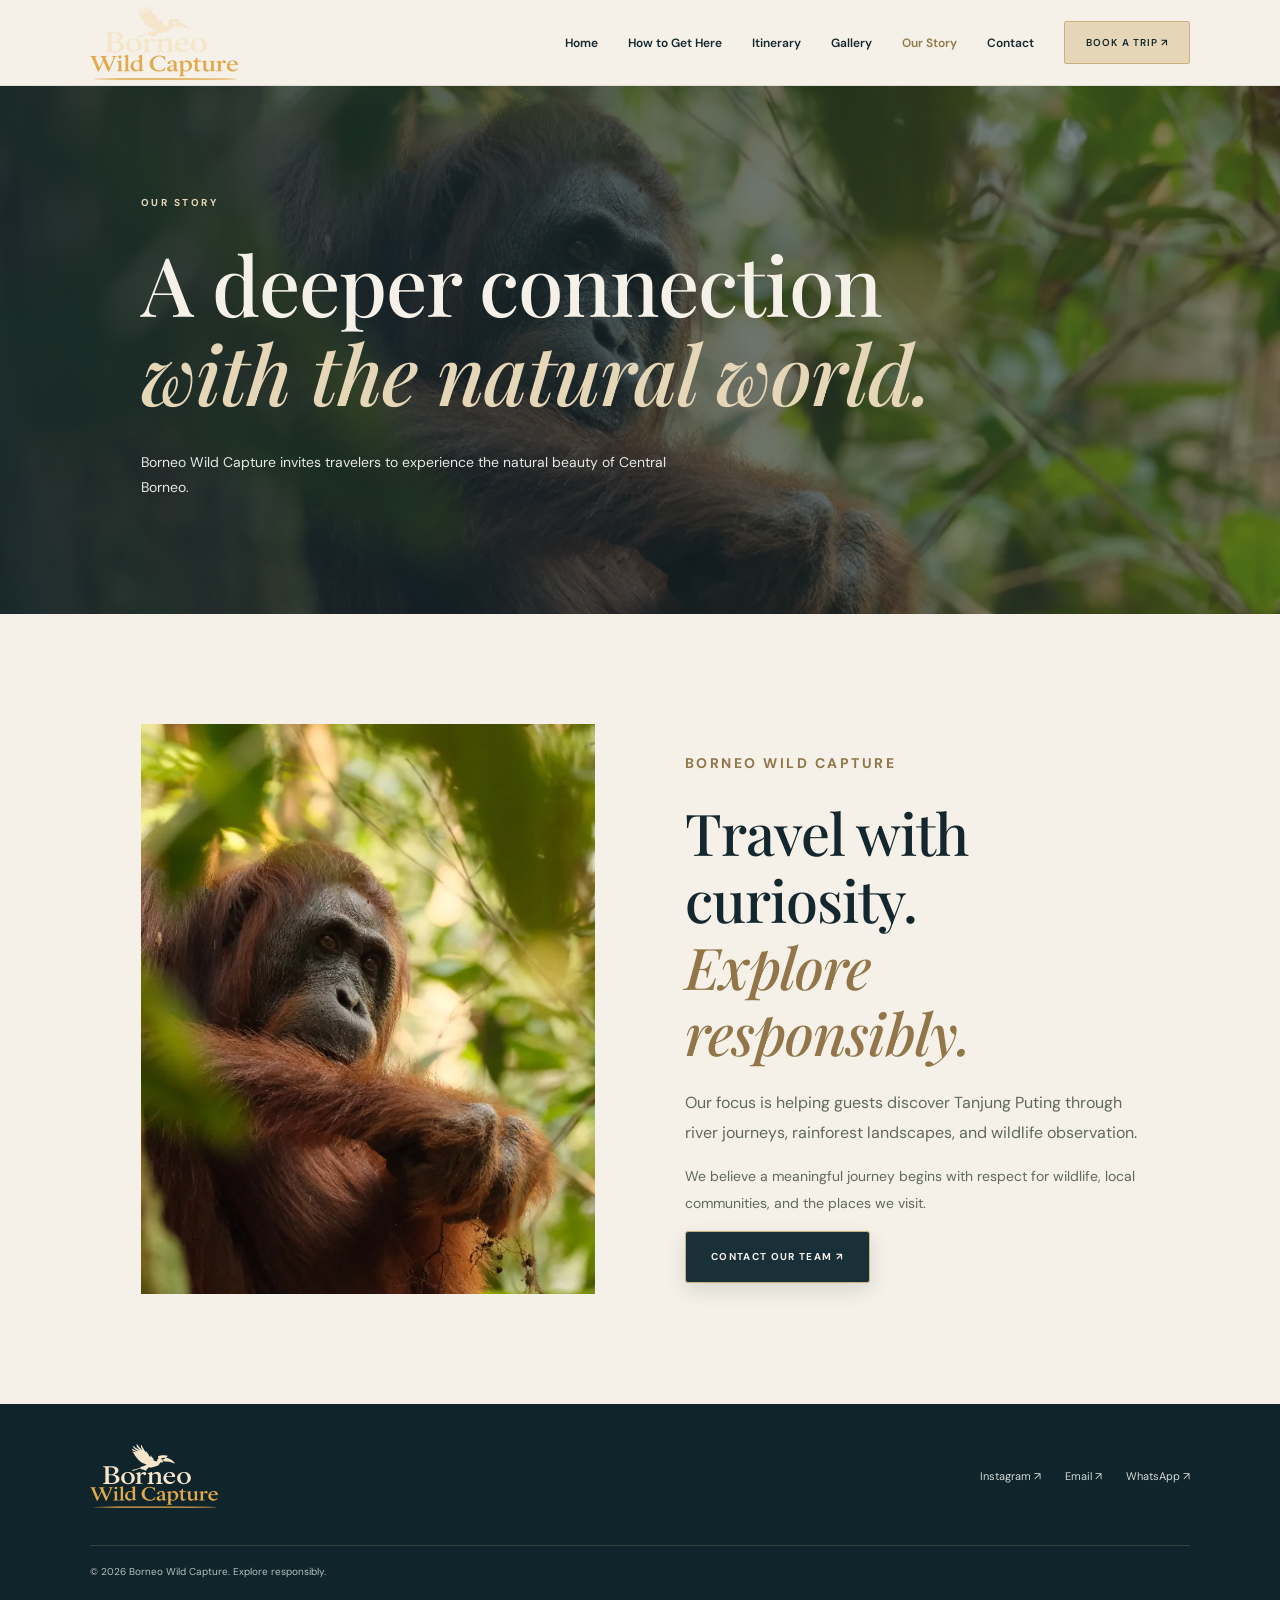
==== about.html @ cdcbfca5 "Set intrinsic dimensions for inline hornbill logo" ====
<!doctype html>
<html lang="en"><head><meta charset="utf-8"><meta name="viewport" content="width=device-width,initial-scale=1"><meta name="theme-color" content="#10251e"><title>About Us — Borneo Wild Capture</title>
<link rel="icon" type="image/svg+xml" href="assets/favicon.svg"><link rel="preconnect" href="https://fonts.googleapis.com"><link rel="preconnect" href="https://fonts.gstatic.com" crossorigin><link href="https://fonts.googleapis.com/css2?family=DM+Sans:wght@400;500;600;700&family=Playfair+Display:ital,wght@0,500;0,600;1,500&display=swap" rel="stylesheet"><link rel="stylesheet" href="style.css"><link rel="stylesheet" href="site-theme.css"></head><body><header class="header"><a class="brand" href="index.html#home" aria-label="Borneo Wild Capture home"><svg xmlns="http://www.w3.org/2000/svg" class="brand-logo" width="116" height="58" viewBox="0 0 1108 553" role="img" aria-label="Borneo Wild Capture — official hornbill logo" focusable="false">
<title id="t">Borneo Wild Capture</title><desc id="d">The exact hornbill and wordmark artwork supplied by the brand owner, with transparent background.</desc>
<path fill="#f4e5cb" fill-rule="evenodd" d="M362,42 L365,49 L372,56 L402,70 L397,71 L366,64 L371,73 L384,80 L379,80 L376,82 L382,89 L389,92 L386,96 L390,101 L397,105 L395,107 L396,111 L405,117 L405,122 L413,127 L413,132 L420,136 L422,141 L429,145 L433,151 L441,154 L442,158 L451,161 L453,165 L463,167 L467,171 L474,171 L479,174 L492,174 L477,185 L439,198 L435,201 L437,203 L435,205 L394,218 L370,222 L368,224 L369,226 L362,229 L361,232 L372,231 L373,233 L438,210 L439,217 L441,216 L442,218 L457,220 L470,225 L481,232 L484,232 L505,203 L533,203 L564,195 L576,189 L585,187 L597,180 L608,160 L620,159 L633,155 L635,151 L630,147 L627,136 L624,133 L628,131 L628,127 L624,124 L620,125 L620,128 L623,126 L626,129 L623,133 L621,133 L617,129 L616,125 L617,123 L626,121 L649,119 L656,120 L632,134 L630,137 L638,144 L642,151 L662,151 L687,154 L715,162 L732,171 L731,165 L726,156 L708,138 L682,125 L659,119 L671,106 L671,102 L667,99 L657,100 L644,97 L624,96 L601,101 L592,106 L588,112 L589,118 L595,125 L588,128 L583,133 L581,137 L583,148 L569,149 L553,143 L548,139 L551,138 L548,131 L549,126 L540,118 L537,112 L537,107 L535,111 L532,108 L529,99 L526,97 L524,106 L522,106 L523,114 L522,115 L509,100 L508,91 L493,73 L487,61 L485,60 L486,72 L472,55 L454,26 L445,7 L441,10 L441,24 L444,34 L453,50 L452,52 L427,28 L407,0 L403,3 L405,18 L411,29 L432,53 L431,54 L394,32 L374,15 L372,20 L378,33 L389,43 L416,61 L413,62 L397,56 L364,40ZM431,54 L433,53 L435,55 L433,56Z"/>
<path fill="#f4e5cb" fill-rule="evenodd" d="M114,193 L114,199 L122,199 L127,201 L133,209 L133,329 L127,337 L113,340 L113,345 L203,345 L226,340 L242,331 L248,325 L254,313 L255,296 L253,290 L248,282 L237,273 L229,269 L210,264 L227,258 L242,244 L246,234 L246,223 L240,210 L225,199 L201,193ZM163,270 L188,270 L202,273 L212,278 L219,285 L224,297 L224,312 L221,320 L212,330 L196,337 L172,337 L168,336 L163,331ZM165,201 L192,202 L204,207 L212,215 L216,225 L216,238 L212,248 L203,257 L194,261 L183,263 L162,262 L162,204Z"/>
<path fill="#f4e5cb" fill-rule="evenodd" d="M315,242 L293,251 L277,268 L270,287 L270,304 L272,312 L279,325 L288,334 L302,342 L324,347 L334,347 L352,343 L368,334 L380,321 L385,311 L388,298 L385,277 L378,264 L368,254 L359,248 L342,242ZM319,249 L332,249 L344,255 L352,265 L359,285 L360,302 L356,321 L351,330 L345,336 L336,340 L326,340 L316,336 L305,324 L298,304 L297,283 L301,266 L311,253Z"/>
<path fill="#f4e5cb" fill-rule="evenodd" d="M481,245 L475,242 L460,243 L450,249 L436,266 L436,243 L434,241 L395,253 L396,256 L402,257 L408,261 L411,272 L410,333 L404,339 L395,340 L395,345 L456,344 L456,340 L445,339 L437,332 L436,277 L440,269 L451,260 L459,260 L471,269 L480,268 L485,263 L487,256Z"/>
<path fill="#f4e5cb" fill-rule="evenodd" d="M608,255 L597,245 L583,241 L570,242 L561,245 L546,255 L539,262 L538,242 L533,242 L499,253 L498,256 L507,259 L511,263 L513,269 L513,330 L508,338 L497,340 L497,345 L554,345 L554,340 L542,337 L538,330 L538,269 L548,261 L559,257 L571,257 L582,263 L587,273 L587,331 L582,338 L572,340 L572,345 L628,345 L629,340 L618,338 L613,331 L613,269Z"/>
<path fill="#f4e5cb" fill-rule="evenodd" d="M687,241 L676,243 L662,249 L646,263 L637,280 L635,289 L635,305 L642,323 L659,339 L677,346 L698,346 L711,342 L720,337 L731,327 L738,315 L735,314 L724,323 L711,328 L697,329 L685,326 L674,320 L666,311 L660,296 L660,286 L736,285 L737,274 L731,260 L720,249 L703,242ZM661,273 L668,259 L674,253 L682,249 L694,249 L700,252 L707,260 L710,269 L709,278 L666,279 L661,277Z"/>
<path fill="#f4e5cb" fill-rule="evenodd" d="M801,242 L780,250 L774,254 L762,267 L754,286 L755,309 L763,325 L775,336 L786,342 L805,347 L830,345 L850,336 L866,319 L870,311 L873,298 L872,281 L865,265 L857,256 L847,249 L828,242ZM805,249 L817,249 L823,251 L835,262 L840,271 L845,290 L845,303 L842,318 L837,328 L828,337 L820,340 L810,340 L804,338 L794,330 L786,316 L782,301 L782,279 L786,266 L796,253Z"/>
<path fill="#e0a94e" fill-rule="evenodd" d="M286,365 L254,373 L255,377 L259,377 L265,382 L266,388 L266,475 L264,481 L253,485 L253,488 L299,488 L298,484 L290,483 L286,476Z"/>
<path fill="#e0a94e" fill-rule="evenodd" d="M390,365 L359,373 L359,377 L366,378 L370,384 L369,412 L363,408 L355,406 L339,407 L321,415 L309,428 L303,446 L304,460 L311,475 L322,485 L336,490 L347,490 L359,485 L369,476 L371,489 L403,482 L403,480 L396,479 L391,474ZM348,412 L361,416 L370,427 L370,469 L365,474 L353,478 L338,474 L329,464 L325,453 L325,435 L329,425 L337,416Z"/>
<path fill="#e0a94e" fill-rule="evenodd" d="M223,369 L215,373 L212,378 L212,382 L217,390 L227,392 L235,387 L236,376 L233,372Z"/>
<path fill="#e0a94e" fill-rule="evenodd" d="M459,396 L450,412 L446,433 L450,452 L456,463 L465,473 L484,485 L504,490 L530,490 L559,482 L565,461 L564,457 L549,473 L539,479 L529,482 L510,481 L494,474 L483,463 L476,450 L473,438 L473,418 L477,404 L486,390 L498,381 L513,377 L528,378 L539,382 L552,393 L561,407 L563,406 L563,386 L561,374 L554,378 L542,373 L526,370 L499,372 L476,381Z"/>
<path fill="#e0a94e" fill-rule="evenodd" d="M0,373 L0,377 L7,378 L14,385 L59,490 L66,490 L101,413 L135,489 L143,490 L188,384 L193,379 L201,377 L201,373 L162,373 L162,377 L170,378 L175,382 L176,389 L146,461 L115,389 L116,381 L120,378 L128,377 L128,373 L74,373 L74,377 L82,378 L89,384 L97,404 L75,453 L70,460 L39,386 L40,381 L44,378 L52,377 L52,373Z"/>
<path fill="#e0a94e" fill-rule="evenodd" d="M801,387 L785,405 L771,411 L771,416 L785,418 L785,477 L788,483 L794,488 L800,490 L812,490 L824,485 L833,477 L833,475 L831,474 L824,478 L815,479 L810,477 L806,472 L805,418 L810,416 L830,416 L831,408 L807,408 L805,406 L805,387Z"/>
<path fill="#e0a94e" fill-rule="evenodd" d="M234,406 L202,415 L202,418 L209,419 L214,425 L214,478 L210,483 L202,485 L202,488 L247,488 L247,485 L240,484 L235,478Z"/>
<path fill="#e0a94e" fill-rule="evenodd" d="M590,414 L581,425 L581,429 L584,434 L597,434 L601,430 L600,418 L607,413 L619,414 L627,424 L628,439 L626,441 L592,451 L579,461 L577,466 L577,474 L579,480 L585,486 L595,490 L605,490 L616,486 L628,477 L631,485 L635,488 L648,489 L657,485 L663,480 L662,476 L657,479 L652,479 L648,474 L648,425 L641,413 L629,407 L616,406 L601,409ZM627,446 L627,472 L617,478 L606,478 L602,476 L598,470 L598,463 L601,457 L612,450Z"/>
<path fill="#e0a94e" fill-rule="evenodd" d="M748,413 L735,407 L724,406 L711,410 L699,420 L697,419 L697,407 L665,415 L666,419 L674,421 L677,426 L677,514 L673,520 L664,522 L665,525 L711,525 L710,521 L702,520 L698,515 L698,486 L699,485 L711,490 L725,490 L744,483 L756,472 L764,455 L765,441 L760,426ZM711,419 L722,419 L731,423 L738,431 L742,444 L742,459 L737,473 L732,479 L721,484 L709,482 L698,473 L698,426Z"/>
<path fill="#e0a94e" fill-rule="evenodd" d="M838,414 L838,418 L845,419 L849,425 L849,472 L851,478 L858,486 L868,490 L882,490 L894,485 L906,475 L908,490 L939,483 L938,480 L931,479 L927,473 L927,407 L896,413 L896,417 L905,420 L907,423 L907,468 L902,473 L889,478 L875,475 L870,467 L870,408 L867,407Z"/>
<path fill="#e0a94e" fill-rule="evenodd" d="M1014,409 L1010,407 L995,408 L984,417 L979,425 L977,407 L946,415 L946,419 L953,420 L957,424 L958,428 L958,477 L955,483 L946,485 L946,488 L993,488 L992,484 L985,484 L979,479 L979,433 L983,426 L990,421 L995,421 L1007,429 L1015,427 L1018,423 L1018,414Z"/>
<path fill="#e0a94e" fill-rule="evenodd" d="M1060,407 L1046,412 L1033,423 L1025,439 L1024,456 L1026,464 L1032,475 L1044,485 L1059,490 L1076,490 L1095,482 L1104,473 L1107,467 L1104,466 L1097,472 L1082,477 L1073,477 L1063,474 L1055,469 L1049,462 L1045,452 L1044,443 L1107,442 L1107,433 L1103,422 L1091,411 L1080,407ZM1084,426 L1085,434 L1083,436 L1045,435 L1051,420 L1061,413 L1067,412 L1076,415Z"/>
<path fill="#e0a94e" fill-rule="evenodd" d="M33,546 L35,548 L233,552 L874,552 L1038,550 L1094,547 L1091,545 L1018,543 L710,541 L228,541 L40,544Z"/>
</svg></a><button class="menu" aria-label="Open navigation" aria-expanded="false">☰</button><nav class="nav" aria-label="Main navigation">
<a href="index.html">Home</a>
<a href="how-to-get-here.html">How to Get Here</a>
<a href="itinerary.html">Itinerary</a>
<a href="gallery.html">Gallery</a>
<a href="about.html" class="active" aria-current="page">Our Story</a>
<a href="contact.html">Contact</a>
<a class="nav-cta" href="https://wa.me/6285190836669" target="_blank" rel="noopener">Book a Trip ↗</a>
</nav></header><main><section class="page-hero"><p class="eyebrow">OUR STORY</p><h1>A deeper connection<br><em>with the natural world.</em></h1><p>Borneo Wild Capture invites travelers to experience the natural beauty of Central Borneo.</p></section><section class="section page-content"><div class="journey"><div class="journey-image"></div><div class="journey-copy"><p class="eyebrow dark">BORNEO WILD CAPTURE</p><h2>Travel with curiosity.<br><em>Explore responsibly.</em></h2><p class="lead">Our focus is helping guests discover Tanjung Puting through river journeys, rainforest landscapes, and wildlife observation.</p><p class="muted">We believe a meaningful journey begins with respect for wildlife, local communities, and the places we visit.</p><a class="button button-dark" href="contact.html">Contact Our Team ↗</a></div></div></section></main><footer class="footer"><a class="brand footer-brand" href="index.html" aria-label="Borneo Wild Capture home"><svg xmlns="http://www.w3.org/2000/svg" class="brand-logo" width="116" height="58" viewBox="0 0 1108 553" role="img" aria-label="Borneo Wild Capture — official hornbill logo" focusable="false">
<title id="t">Borneo Wild Capture</title><desc id="d">The exact hornbill and wordmark artwork supplied by the brand owner, with transparent background.</desc>
<path fill="#f4e5cb" fill-rule="evenodd" d="M362,42 L365,49 L372,56 L402,70 L397,71 L366,64 L371,73 L384,80 L379,80 L376,82 L382,89 L389,92 L386,96 L390,101 L397,105 L395,107 L396,111 L405,117 L405,122 L413,127 L413,132 L420,136 L422,141 L429,145 L433,151 L441,154 L442,158 L451,161 L453,165 L463,167 L467,171 L474,171 L479,174 L492,174 L477,185 L439,198 L435,201 L437,203 L435,205 L394,218 L370,222 L368,224 L369,226 L362,229 L361,232 L372,231 L373,233 L438,210 L439,217 L441,216 L442,218 L457,220 L470,225 L481,232 L484,232 L505,203 L533,203 L564,195 L576,189 L585,187 L597,180 L608,160 L620,159 L633,155 L635,151 L630,147 L627,136 L624,133 L628,131 L628,127 L624,124 L620,125 L620,128 L623,126 L626,129 L623,133 L621,133 L617,129 L616,125 L617,123 L626,121 L649,119 L656,120 L632,134 L630,137 L638,144 L642,151 L662,151 L687,154 L715,162 L732,171 L731,165 L726,156 L708,138 L682,125 L659,119 L671,106 L671,102 L667,99 L657,100 L644,97 L624,96 L601,101 L592,106 L588,112 L589,118 L595,125 L588,128 L583,133 L581,137 L583,148 L569,149 L553,143 L548,139 L551,138 L548,131 L549,126 L540,118 L537,112 L537,107 L535,111 L532,108 L529,99 L526,97 L524,106 L522,106 L523,114 L522,115 L509,100 L508,91 L493,73 L487,61 L485,60 L486,72 L472,55 L454,26 L445,7 L441,10 L441,24 L444,34 L453,50 L452,52 L427,28 L407,0 L403,3 L405,18 L411,29 L432,53 L431,54 L394,32 L374,15 L372,20 L378,33 L389,43 L416,61 L413,62 L397,56 L364,40ZM431,54 L433,53 L435,55 L433,56Z"/>
<path fill="#f4e5cb" fill-rule="evenodd" d="M114,193 L114,199 L122,199 L127,201 L133,209 L133,329 L127,337 L113,340 L113,345 L203,345 L226,340 L242,331 L248,325 L254,313 L255,296 L253,290 L248,282 L237,273 L229,269 L210,264 L227,258 L242,244 L246,234 L246,223 L240,210 L225,199 L201,193ZM163,270 L188,270 L202,273 L212,278 L219,285 L224,297 L224,312 L221,320 L212,330 L196,337 L172,337 L168,336 L163,331ZM165,201 L192,202 L204,207 L212,215 L216,225 L216,238 L212,248 L203,257 L194,261 L183,263 L162,262 L162,204Z"/>
<path fill="#f4e5cb" fill-rule="evenodd" d="M315,242 L293,251 L277,268 L270,287 L270,304 L272,312 L279,325 L288,334 L302,342 L324,347 L334,347 L352,343 L368,334 L380,321 L385,311 L388,298 L385,277 L378,264 L368,254 L359,248 L342,242ZM319,249 L332,249 L344,255 L352,265 L359,285 L360,302 L356,321 L351,330 L345,336 L336,340 L326,340 L316,336 L305,324 L298,304 L297,283 L301,266 L311,253Z"/>
<path fill="#f4e5cb" fill-rule="evenodd" d="M481,245 L475,242 L460,243 L450,249 L436,266 L436,243 L434,241 L395,253 L396,256 L402,257 L408,261 L411,272 L410,333 L404,339 L395,340 L395,345 L456,344 L456,340 L445,339 L437,332 L436,277 L440,269 L451,260 L459,260 L471,269 L480,268 L485,263 L487,256Z"/>
<path fill="#f4e5cb" fill-rule="evenodd" d="M608,255 L597,245 L583,241 L570,242 L561,245 L546,255 L539,262 L538,242 L533,242 L499,253 L498,256 L507,259 L511,263 L513,269 L513,330 L508,338 L497,340 L497,345 L554,345 L554,340 L542,337 L538,330 L538,269 L548,261 L559,257 L571,257 L582,263 L587,273 L587,331 L582,338 L572,340 L572,345 L628,345 L629,340 L618,338 L613,331 L613,269Z"/>
<path fill="#f4e5cb" fill-rule="evenodd" d="M687,241 L676,243 L662,249 L646,263 L637,280 L635,289 L635,305 L642,323 L659,339 L677,346 L698,346 L711,342 L720,337 L731,327 L738,315 L735,314 L724,323 L711,328 L697,329 L685,326 L674,320 L666,311 L660,296 L660,286 L736,285 L737,274 L731,260 L720,249 L703,242ZM661,273 L668,259 L674,253 L682,249 L694,249 L700,252 L707,260 L710,269 L709,278 L666,279 L661,277Z"/>
<path fill="#f4e5cb" fill-rule="evenodd" d="M801,242 L780,250 L774,254 L762,267 L754,286 L755,309 L763,325 L775,336 L786,342 L805,347 L830,345 L850,336 L866,319 L870,311 L873,298 L872,281 L865,265 L857,256 L847,249 L828,242ZM805,249 L817,249 L823,251 L835,262 L840,271 L845,290 L845,303 L842,318 L837,328 L828,337 L820,340 L810,340 L804,338 L794,330 L786,316 L782,301 L782,279 L786,266 L796,253Z"/>
<path fill="#e0a94e" fill-rule="evenodd" d="M286,365 L254,373 L255,377 L259,377 L265,382 L266,388 L266,475 L264,481 L253,485 L253,488 L299,488 L298,484 L290,483 L286,476Z"/>
<path fill="#e0a94e" fill-rule="evenodd" d="M390,365 L359,373 L359,377 L366,378 L370,384 L369,412 L363,408 L355,406 L339,407 L321,415 L309,428 L303,446 L304,460 L311,475 L322,485 L336,490 L347,490 L359,485 L369,476 L371,489 L403,482 L403,480 L396,479 L391,474ZM348,412 L361,416 L370,427 L370,469 L365,474 L353,478 L338,474 L329,464 L325,453 L325,435 L329,425 L337,416Z"/>
<path fill="#e0a94e" fill-rule="evenodd" d="M223,369 L215,373 L212,378 L212,382 L217,390 L227,392 L235,387 L236,376 L233,372Z"/>
<path fill="#e0a94e" fill-rule="evenodd" d="M459,396 L450,412 L446,433 L450,452 L456,463 L465,473 L484,485 L504,490 L530,490 L559,482 L565,461 L564,457 L549,473 L539,479 L529,482 L510,481 L494,474 L483,463 L476,450 L473,438 L473,418 L477,404 L486,390 L498,381 L513,377 L528,378 L539,382 L552,393 L561,407 L563,406 L563,386 L561,374 L554,378 L542,373 L526,370 L499,372 L476,381Z"/>
<path fill="#e0a94e" fill-rule="evenodd" d="M0,373 L0,377 L7,378 L14,385 L59,490 L66,490 L101,413 L135,489 L143,490 L188,384 L193,379 L201,377 L201,373 L162,373 L162,377 L170,378 L175,382 L176,389 L146,461 L115,389 L116,381 L120,378 L128,377 L128,373 L74,373 L74,377 L82,378 L89,384 L97,404 L75,453 L70,460 L39,386 L40,381 L44,378 L52,377 L52,373Z"/>
<path fill="#e0a94e" fill-rule="evenodd" d="M801,387 L785,405 L771,411 L771,416 L785,418 L785,477 L788,483 L794,488 L800,490 L812,490 L824,485 L833,477 L833,475 L831,474 L824,478 L815,479 L810,477 L806,472 L805,418 L810,416 L830,416 L831,408 L807,408 L805,406 L805,387Z"/>
<path fill="#e0a94e" fill-rule="evenodd" d="M234,406 L202,415 L202,418 L209,419 L214,425 L214,478 L210,483 L202,485 L202,488 L247,488 L247,485 L240,484 L235,478Z"/>
<path fill="#e0a94e" fill-rule="evenodd" d="M590,414 L581,425 L581,429 L584,434 L597,434 L601,430 L600,418 L607,413 L619,414 L627,424 L628,439 L626,441 L592,451 L579,461 L577,466 L577,474 L579,480 L585,486 L595,490 L605,490 L616,486 L628,477 L631,485 L635,488 L648,489 L657,485 L663,480 L662,476 L657,479 L652,479 L648,474 L648,425 L641,413 L629,407 L616,406 L601,409ZM627,446 L627,472 L617,478 L606,478 L602,476 L598,470 L598,463 L601,457 L612,450Z"/>
<path fill="#e0a94e" fill-rule="evenodd" d="M748,413 L735,407 L724,406 L711,410 L699,420 L697,419 L697,407 L665,415 L666,419 L674,421 L677,426 L677,514 L673,520 L664,522 L665,525 L711,525 L710,521 L702,520 L698,515 L698,486 L699,485 L711,490 L725,490 L744,483 L756,472 L764,455 L765,441 L760,426ZM711,419 L722,419 L731,423 L738,431 L742,444 L742,459 L737,473 L732,479 L721,484 L709,482 L698,473 L698,426Z"/>
<path fill="#e0a94e" fill-rule="evenodd" d="M838,414 L838,418 L845,419 L849,425 L849,472 L851,478 L858,486 L868,490 L882,490 L894,485 L906,475 L908,490 L939,483 L938,480 L931,479 L927,473 L927,407 L896,413 L896,417 L905,420 L907,423 L907,468 L902,473 L889,478 L875,475 L870,467 L870,408 L867,407Z"/>
<path fill="#e0a94e" fill-rule="evenodd" d="M1014,409 L1010,407 L995,408 L984,417 L979,425 L977,407 L946,415 L946,419 L953,420 L957,424 L958,428 L958,477 L955,483 L946,485 L946,488 L993,488 L992,484 L985,484 L979,479 L979,433 L983,426 L990,421 L995,421 L1007,429 L1015,427 L1018,423 L1018,414Z"/>
<path fill="#e0a94e" fill-rule="evenodd" d="M1060,407 L1046,412 L1033,423 L1025,439 L1024,456 L1026,464 L1032,475 L1044,485 L1059,490 L1076,490 L1095,482 L1104,473 L1107,467 L1104,466 L1097,472 L1082,477 L1073,477 L1063,474 L1055,469 L1049,462 L1045,452 L1044,443 L1107,442 L1107,433 L1103,422 L1091,411 L1080,407ZM1084,426 L1085,434 L1083,436 L1045,435 L1051,420 L1061,413 L1067,412 L1076,415Z"/>
<path fill="#e0a94e" fill-rule="evenodd" d="M33,546 L35,548 L233,552 L874,552 L1038,550 L1094,547 L1091,545 L1018,543 L710,541 L228,541 L40,544Z"/>
</svg></a><div class="footer-links"><a href="https://www.instagram.com/borneowildcapture/" target="_blank" rel="noopener">Instagram ↗</a><a href="mailto:orangutantrip6@gmail.com">Email ↗</a><a href="https://wa.me/6285190836669">WhatsApp ↗</a></div><p>© 2026 Borneo Wild Capture. Explore responsibly.</p></footer><script src="script.js"></script></body></html>
---- style.css ----
:root{--forest:#10251e;--forest2:#1b382c;--cream:#f3f0e8;--sand:#c7b18a;--ink:#17231d;--muted:#737a70}*{box-sizing:border-box}html{scroll-behavior:smooth}body{margin:0;background:var(--cream);color:var(--ink);font-family:"DM Sans",sans-serif}a{color:inherit;text-decoration:none}.header{height:86px;padding:0 7%;display:flex;align-items:center;justify-content:space-between;background:var(--cream);position:relative;z-index:5}.brand{display:flex;align-items:center;gap:12px;font-size:11px;font-weight:700;letter-spacing:1.8px}.monogram{width:43px;height:43px;border:1px solid #9a9e8e;border-radius:50%;display:grid;place-items:center;font:15px "Playfair Display",serif;letter-spacing:-2px}.monogram span{color:#9a8057}.brand small{display:block;font-size:8px;font-weight:500;letter-spacing:1.4px;color:#7b8176;margin-top:5px}.nav{display:flex;align-items:center;gap:30px;font-size:12px;font-weight:600}.nav a:not(.nav-cta):hover,.footer a:hover{color:#a08352}.nav-cta{background:var(--forest);color:#f5efdf;padding:14px 21px;border:1px solid #9b8155;border-radius:2px;font-size:10px;letter-spacing:1.1px;text-transform:uppercase;transition:.25s}.nav-cta:hover{background:#294737;color:#fff;transform:translateY(-2px)}.menu{display:none;border:0;background:none;font-size:24px;color:var(--forest)}.hero{height:min(730px,82vh);min-height:590px;position:relative;color:white;display:flex;align-items:center;overflow:hidden;background:#263c2e}.hero-bg{position:absolute;inset:0;background:linear-gradient(90deg,rgba(7,22,16,.84),rgba(7,22,16,.38) 58%,rgba(7,22,16,.12)),url("images/orangutan-portrait.webp") center 48%/cover}.hero-content{position:relative;z-index:1;margin-left:11%;max-width:660px;padding:50px 24px}.eyebrow{font-size:10px;letter-spacing:2.5px;font-weight:700;color:#c7b18a}.eyebrow.dark{color:#927a51}.hero h1,.closing h2{font:500 clamp(55px,7vw,91px)/1.06 "Playfair Display",serif;letter-spacing:-2px;margin:28px 0}.hero h1 em,.section h2 em,.closing h2 em{color:var(--sand);font-weight:500}.hero-text{max-width:440px;color:#e1e2d9;font-size:14px;line-height:1.9;margin-bottom:30px}.button{display:inline-flex;align-items:center;justify-content:center;gap:18px;min-height:52px;padding:0 25px;border:1px solid transparent;border-radius:3px;font-size:10px;font-weight:700;letter-spacing:1.35px;text-transform:uppercase;transition:background .25s ease,color .25s ease,border-color .25s ease,transform .25s ease,box-shadow .25s ease;box-shadow:0 7px 20px rgba(8,24,16,.12)}.button span{font-size:15px;transition:transform .25s ease}.button:hover{transform:translateY(-3px);box-shadow:0 12px 26px rgba(8,24,16,.2)}.button:hover span{transform:translate(3px,-2px)}.button-light{background:linear-gradient(135deg,#e7d8b8,#c9b184);color:#14291f;border-color:#e8d9b8}.button-light:hover{background:#f3ead7}.button-dark{background:linear-gradient(135deg,#203e30,#10251e);color:#f6f0e4;border-color:#9b8155}.button-dark:hover{background:#2b4a39;border-color:#c7b18a}.hero-meta{position:absolute;bottom:25px;left:7%;right:7%;display:flex;justify-content:space-between;font-size:9px;letter-spacing:1.8px;color:#d5d7ce}.section{padding:110px 11%}.intro{padding-top:105px;padding-bottom:115px}.intro-grid{display:grid;grid-template-columns:1fr 1fr;gap:8%;align-items:start;margin-top:35px}.section h2{font:500 clamp(38px,4.5vw,59px)/1.16 "Playfair Display",serif;letter-spacing:-1px;margin:20px 0}.intro-grid p,.journey-copy p{font-size:14px;line-height:1.9}.lead{font-size:16px!important;line-height:1.85!important;color:#39483d}.muted{color:var(--muted)}.experience{background:#e9e6dc}.section-heading{display:flex;justify-content:space-between;align-items:end;gap:40px;margin-bottom:42px}.section-heading>p{max-width:290px;color:var(--muted);font-size:13px;line-height:1.8}.cards{display:grid;grid-template-columns:1.15fr 1fr 1fr;gap:16px}.card{height:370px;position:relative;overflow:hidden;background:#9da58e}.card-large{height:420px}.card img{width:100%;height:100%;object-fit:cover;display:block;transition:transform .7s}.card:hover img{transform:scale(1.05)}.card>div{position:absolute;inset:0;padding:25px;display:flex;flex-direction:column;justify-content:end;color:white;background:linear-gradient(transparent,rgba(0,0,0,.65))}.card small{font-size:9px;letter-spacing:2px}.card h3{font:500 27px/1.2 "Playfair Display",serif;margin:12px 0 0}.journey{display:grid;grid-template-columns:1fr 1fr;gap:9%;align-items:center;background:#f7f5ef}.journey-image{height:570px;background:url("images/orangutan-in-rainforest.webp") center/cover}.journey-copy h2{margin:22px 0}.journey-copy>p{color:#5f695f}.journey-copy ul{list-style:none;padding:0;margin:28px 0}.journey-copy li{padding:14px 0;border-bottom:1px solid #d8d8ce;font-size:12px;font-weight:600}.journey-copy li:before{content:"✳";color:#9a8057;margin-right:18px}.gallery{background:var(--forest);color:#f3f0e8}.gallery .section-heading>p,.gallery-note{color:#b8c0b4}.gallery-grid{display:grid;grid-template-columns:repeat(3,1fr);gap:14px;height:auto}.gallery-grid img{width:100%;height:240px;object-fit:cover;display:block}.gallery-note{font-size:10px;margin-top:18px}.closing{min-height:470px;display:grid;place-items:center;text-align:center;color:white;padding:75px 20px;background:linear-gradient(#10251edb,#10251edb),url("images/orangutan-in-rainforest.webp") center/cover}.closing h2{font-size:clamp(46px,6vw,72px);margin:25px 0}.closing>div>p:not(.eyebrow){font-size:13px;color:#e0e4dc;margin:0 0 25px}.footer{padding:40px 7%;display:flex;align-items:center;justify-content:space-between;gap:25px;flex-wrap:wrap;background:#0b1b15;color:#e9e9df}.footer-brand{color:white}.footer-brand small{color:#aab2a7}.footer-links{display:flex;gap:24px;font-size:11px}.footer>p{width:100%;margin:12px 0 0;padding-top:19px;border-top:1px solid #34443a;color:#aab2a7;font-size:10px}@media(max-width:800px){.header{height:74px;padding:0 6%}.menu{display:block}.nav{display:none;position:absolute;top:74px;left:0;right:0;padding:25px 7%;background:var(--cream);flex-direction:column;align-items:stretch;gap:22px;box-shadow:0 12px 18px #0001}.nav.open{display:flex}.nav-cta{text-align:center}.hero{min-height:610px;height:78vh}.hero-content{margin-left:3%;padding:30px 22px}.hero h1{font-size:60px}.section{padding:78px 7%}.intro-grid,.journey{grid-template-columns:1fr;gap:25px}.section-heading{display:block}.section-heading>p{margin-top:20px}.cards{grid-template-columns:1fr 1fr}.card,.card-large{height:310px}.card:first-child{grid-column:span 2;height:350px}.journey-image{height:360px;order:2}.journey-copy{order:1}.gallery-grid{height:220px;gap:8px}.footer{padding:35px 7%}.footer-links{width:100%;flex-wrap:wrap}}@media(max-width:480px){.brand{font-size:9px;letter-spacing:1.3px}.brand small{font-size:7px}.monogram{width:38px;height:38px}.hero h1{font-size:52px}.hero-text{font-size:13px}.hero-meta{font-size:7px}.cards{grid-template-columns:1fr}.card:first-child{grid-column:auto}.card,.card-large{height:320px}.gallery-grid{grid-template-columns:1fr 1fr;height:auto}.gallery-grid img{height:180px}.gallery-grid img:last-child{display:block}.footer-links{gap:17px;font-size:10px}}
/* Cooler, more natural tone for the homepage hero image */
.hero-bg{filter:saturate(.82) hue-rotate(7deg);}

/* Remove remaining yellow/gold cast across the interface */
:root{--cream:#eef1ed;--sand:#b7c5bb}
.monogram span,.nav a:not(.nav-cta):hover,.footer a:hover,.eyebrow.dark,.journey-copy li:before{color:#91a99a}
.eyebrow{color:#c4d4c9}
.monogram{border-color:#9aa99e}
.nav-cta,.button-dark{border-color:#879b8d}
.button-light{background:linear-gradient(135deg,#e0e8e2,#c6d3ca);border-color:#d5e0d8}
.button-light:hover{background:#edf2ee}
.button-dark:hover{border-color:#b7c5bb}

/* Final neutral-sage pass: eliminate leftover gold/yellow accents */
.nav-cta{border-color:#82968a}
.nav-cta:hover{background:#294737}
.eyebrow{color:#c4d4c9}
.button-dark{border-color:#879b8d}
.button-dark:hover{border-color:#b7c5bb}
.hero-bg{filter:saturate(.78) hue-rotate(9deg)}

/* Multi-page layout and home inquiry form */
.nav a[aria-current="page"]{color:#9a8057}
.home-hero{height:min(780px,88vh);min-height:640px}
.home-hero .hero-bg{background-image:linear-gradient(90deg,rgba(7,22,16,.72),rgba(7,22,16,.24) 62%,rgba(7,22,16,.08)),url("images/DSCF7031.jpg");background-position:center 42%;filter:none}
.home-hero h1{font-size:clamp(54px,8vw,104px);letter-spacing:1px}
.home-intro{background:#f7f5ef}
.inquiry{display:grid;grid-template-columns:1fr 1fr;gap:9%;align-items:start;background:#e9e6dc}
.inquiry-form{display:grid;gap:18px}
.inquiry-form label{display:grid;gap:8px;font-size:11px;font-weight:700;letter-spacing:.5px}
.inquiry-form input,.inquiry-form textarea{width:100%;border:1px solid #c9cec5;background:#f8f8f3;padding:14px 15px;border-radius:2px;font:13px "DM Sans",sans-serif;color:#17231d;resize:vertical}
.inquiry-form input:focus,.inquiry-form textarea:focus{outline:2px solid #91a99a;outline-offset:1px}
.form-note{font-size:10px;color:#737a70;line-height:1.6;margin:0}
.page-hero{min-height:390px;padding:100px 11%;display:flex;flex-direction:column;justify-content:center;color:#fff;background:linear-gradient(90deg,rgba(7,22,16,.85),rgba(7,22,16,.45)),url("images/orangutan-in-rainforest.webp") center/cover}
.page-hero h1{font:500 clamp(48px,7vw,82px)/1.08 "Playfair Display",serif;margin:20px 0;letter-spacing:-1px}
.page-hero h1 em{color:var(--sand);font-weight:500}
.page-hero>p:last-child{max-width:540px;font-size:14px;line-height:1.8;color:#e1e5df}
.page-content{background:#f7f5ef}
.feature-strip{background:#e9e6dc}
.feature-strip h2{font:500 38px "Playfair Display",serif;margin:0 0 35px}
.full-gallery{grid-template-columns:repeat(3,1fr);gap:14px}
.full-gallery img{height:300px}
.wildlife-cards{grid-template-columns:repeat(3,1fr)}
.wildlife-cards .card{height:340px}
.contact-actions{display:flex;flex-direction:column;align-items:flex-start;gap:18px}
.contact-actions>a:last-child{font-size:12px;color:#526458}
@media(max-width:800px){.inquiry{grid-template-columns:1fr;gap:32px}.page-hero{padding:80px 7%;min-height:340px}.full-gallery{grid-template-columns:repeat(2,1fr)}.full-gallery img{height:210px}.wildlife-cards{grid-template-columns:repeat(2,1fr)}}
@media(max-width:480px){.home-hero{min-height:620px}.home-hero h1{font-size:52px}.full-gallery img{height:175px}.wildlife-cards{grid-template-columns:1fr}.wildlife-cards .card{height:300px}}

/* BWC refinement: compact monogram and consistent cool-sage palette */
.monogram{
  display:flex;
  align-items:center;
  justify-content:center;
  gap:0;
  width:46px;
  height:46px;
  flex:0 0 46px;
  font:600 13px/1 "Playfair Display",serif;
  letter-spacing:-1.1px;
  white-space:nowrap;
  color:#e8eee9;
  border:1px solid #91a99a;
  border-radius:50%;
}
.monogram span{color:#b7c5bb}
.nav a[aria-current="page"]{color:#91a99a}
.nav a:not(.nav-cta):hover,.footer a:hover{color:#91a99a}
.home-intro{background:#eef1ed}
.inquiry{background:#e3e9e4}
.inquiry-form input,.inquiry-form textarea{background:#f7f9f7;border-color:#c7d1c9}
.inquiry-form input:focus,.inquiry-form textarea:focus{outline-color:#91a99a}
.form-note{color:#68766d}
.page-hero h1 em{color:#b7c5bb}



/* HOMEPAGE HERO — layout matched to the supplied orangutan reference */
body:has(.home-hero) .header{display:none}
.home-hero{
  position:relative;display:block;width:100%;height:100svh;
  min-height:680px;max-height:none;padding:0;overflow:hidden;
  isolation:isolate;background:#160b07;color:#fff;
}
.home-hero .hero-bg{
  position:absolute;inset:0;z-index:0;
  background-image:
    linear-gradient(90deg,rgba(13,5,3,.42) 0%,rgba(13,5,3,.18) 68%,rgba(13,5,3,.08) 100%),
    linear-gradient(0deg,rgba(13,5,3,.46) 0%,transparent 38%,rgba(13,5,3,.14) 100%),
    url("images/DSCF7031.jpg");
  background-size:cover;
  background-position:center 58%;
  filter:none;
}
.home-hero .hero-location{
  position:absolute;top:4.7%;left:3%;transform:none;
  z-index:2;width:94%;max-width:none;margin:0;
  display:flex;align-items:center;justify-content:center;gap:16px;
  color:rgba(255,255,255,.96);text-align:center;white-space:nowrap;
  font-size:clamp(9px,2.1vw,12px);font-weight:500;
  letter-spacing:.32em;line-height:1.3;
}
.home-hero .hero-location:before,
.home-hero .hero-location:after{
  content:"";display:block;position:static;flex:1 1 auto;
  width:auto;max-width:clamp(32px,13vw,100px);min-width:16px;
  height:1px;background:rgba(255,255,255,.78);
}
.home-hero .hero-content{
  position:absolute;z-index:2;top:31.5%;left:8.5%;
  width:83%;max-width:620px;margin:0;padding:0;
  display:flex;flex-direction:column;align-items:flex-start;
}
.home-hero h1{
  margin:0 0 27px;color:#fff;
  font:500 clamp(28px,6.2vw,54px)/1.34 "Playfair Display",serif;
  letter-spacing:0;text-wrap:initial;
}
.home-hero h1 em{font-style:italic;color:#fff;font-weight:500}
.home-hero .hero-text{
  width:73%;max-width:440px;margin:0;
  color:rgba(255,255,255,.95);
  font-size:clamp(13px,2.9vw,17px);line-height:1.62;font-weight:400;
}
.home-hero > .button-light{
  position:absolute;z-index:3;left:3%;bottom:4.5%;
  width:94%;max-width:none;min-height:36px;margin:0;
  padding:0 42px 0 12px;display:flex;align-items:center;justify-content:center;
  border:1px solid rgba(255,255,255,.9);border-radius:2px;
  background:rgba(12,7,5,.12);color:#fff;box-shadow:none;
  font-size:clamp(9px,2vw,11px);font-weight:500;letter-spacing:.34em;
}
.home-hero > .button-light span{
  position:absolute;right:16px;font-size:19px;line-height:1;
}
.home-hero > .button-light:hover{
  background:rgba(255,255,255,.12);box-shadow:none;
}
.home-hero .hero-meta{display:none}
@media(max-width:800px){
  body:has(.home-hero) .header{display:none}
  .home-hero{height:100svh;min-height:680px}
  .home-hero .hero-bg{
    background-size:auto 112%;
    background-position:center 100%;
  }
  .home-hero .hero-location{
    top:4.7%;gap:12px;font-size:clamp(8px,2.2vw,10px);
    letter-spacing:.29em;
  }
  .home-hero .hero-location:before,
  .home-hero .hero-location:after{max-width:clamp(28px,13vw,70px)}
  .home-hero .hero-content{
    top:31.5%;left:8.5%;width:83%;
  }
  .home-hero h1{
    margin-bottom:25px;
    font-size:clamp(28px,6.2vw,34px);line-height:1.34;
  }
  .home-hero .hero-text{
    width:76%;font-size:clamp(12px,2.9vw,14px);
    line-height:1.62;
  }
  .home-hero > .button-light{
    left:3%;bottom:4.5%;width:94%;min-height:36px;
    font-size:clamp(8px,2vw,10px);letter-spacing:.31em;
  }
}
@media(max-width:380px){
  .home-hero .hero-location{gap:8px;letter-spacing:.22em}
  .home-hero .hero-content{top:30.5%;left:8%;width:84%}
  .home-hero h1{font-size:27px;line-height:1.32;margin-bottom:22px}
  .home-hero .hero-text{width:82%;font-size:12px}
  .home-hero > .button-light{bottom:4%;letter-spacing:.24em}
}
---- site-theme.css ----
/* Borneo Wild Capture — shared editorial theme for inner pages */
:root {
  --forest: #14272e;
  --forest-dark: #10242b;
  --cream: #f5f1e8;
  --sand: #e5d6b8;
  --muted: #66767a;
  --bwc-slate: #14272e;
  --bwc-slate-900: #1a3038;
  --bwc-slate-800: #294750;
  --bwc-champagne: #c9b184;
  --bwc-champagne-light: #e5d6b8;
  --bwc-ivory: #f5f1e8;
  --bwc-paper: #fbf9f4;
  --bwc-ink: #1b2b31;
}
html { scroll-behavior: smooth; }
body { background: var(--bwc-ivory); color: var(--bwc-ink); }
.header {
  background: var(--bwc-ivory);
  color: var(--bwc-slate);
  border-bottom: 1px solid rgba(20,39,46,.09);
}
.header .brand { color: var(--bwc-slate); }
.header .brand small { color: #687775; }
.header .nav a { color: var(--bwc-slate); }
.header .nav a:hover,
.header .nav a[aria-current="page"] { color: #94784a; }
.header .nav-cta {
  color: var(--bwc-slate);
  background: var(--bwc-champagne-light);
  border: 1px solid var(--bwc-champagne);
}
.header .menu { color: var(--bwc-slate); }
.eyebrow { color: var(--bwc-champagne); }
.eyebrow.dark { color: #92764a; }
.page-hero {
  background-color: var(--bwc-slate);
  background-image:
    linear-gradient(90deg, rgba(20,39,46,.87), rgba(20,39,46,.46)),
    url("images/orangutan-in-rainforest.webp");
  color: var(--bwc-ivory);
}
.page-hero h1,
.page-hero h1 em { color: var(--bwc-ivory); }
.page-hero h1 em { color: var(--bwc-champagne-light); }
.page-hero > p:last-child { color: #e5e8e5; }
.page-content,
.journey,
.home-intro { background: var(--bwc-ivory); color: var(--bwc-ink); }
.experience,
.feature-strip,
.inquiry { background: #eee8dc; color: var(--bwc-ink); }
.section h2 { color: var(--bwc-slate); }
.section h2 em { color: #92764a; }
.gallery {
  background: var(--bwc-slate-900);
  color: var(--bwc-ivory);
}
.gallery .section-heading > p,
.gallery-note { color: #d0d8d5; }
.closing {
  background-color: var(--bwc-slate);
  color: var(--bwc-ivory);
}
.footer { background: #10242b; color: #d4dcd8; }
.footer-brand { color: var(--bwc-champagne-light); }
.footer-brand small,
.footer > p { color: #b7c1be; }
.footer-links a:hover { color: var(--bwc-champagne-light); }
.button-light {
  background: linear-gradient(135deg, #e5d6b8, #c9b184);
  color: var(--bwc-slate);
  border-color: var(--bwc-champagne);
}
.button-light:hover { background: #f1e8d5; }
.button-dark {
  background: var(--bwc-slate-900);
  color: var(--bwc-ivory);
  border-color: var(--bwc-champagne);
}
.button-dark:hover { background: var(--bwc-slate-800); border-color: var(--bwc-champagne-light); }
.inquiry-form input,
.inquiry-form textarea {
  background: var(--bwc-paper);
  color: var(--bwc-ink);
  border-color: #d4cbb9;
}
.inquiry-form input:focus,
.inquiry-form textarea:focus { outline-color: var(--bwc-champagne); }
.page-hero .eyebrow { color: var(--bwc-champagne-light); }
.page-hero .eyebrow:after { background: var(--bwc-champagne); }

/* Page 02 → Page 03 / Page 03 → Page 04 progression panels */
.next-page-cta {
  background: var(--bwc-slate) !important;
  color: var(--bwc-ivory) !important;
  border-top: 1px solid rgba(229,214,184,.22);
}
.next-page-cta .eyebrow { color: var(--bwc-champagne-light); }
.next-page-cta .cta-inner h2 { color: var(--bwc-ivory); }
.next-page-cta .cta-inner p { color: #d1d9d6; }
.next-page-cta .cta-button {
  display: inline-flex;
  align-items: center;
  gap: 14px;
  background: var(--bwc-champagne-light);
  color: var(--bwc-slate);
  border: 1px solid var(--bwc-champagne);
  padding: 15px 20px;
  font-size: 10px;
  font-weight: 700;
  letter-spacing: .12em;
  text-transform: uppercase;
  transition: background .2s ease, transform .2s ease;
}
.next-page-cta .cta-button:hover { background: #f1e8d5; transform: translateY(-2px); }
.next-page-actions { display: flex; align-items: center; gap: 22px; flex-wrap: wrap; }
.cta-secondary {
  color: var(--bwc-champagne-light);
  font-size: 10px;
  letter-spacing: .09em;
  text-transform: uppercase;
  border-bottom: 1px solid rgba(229,214,184,.65);
  padding: 8px 0;
}
.cta-secondary:hover { color: #fff; border-color: #fff; }

/* Page 03 — original itinerary photograph as the hero background */
.itinerary-hero {
  position: relative;
  display: flex;
  align-items: center;
  min-height: 740px;
  min-height: 88svh;
  overflow: hidden;
  isolation: isolate;
  background-color: var(--bwc-slate);
  background-image:
    linear-gradient(90deg, rgba(13,31,38,.88) 0%, rgba(16,37,44,.64) 46%, rgba(16,37,44,.20) 100%),
    linear-gradient(0deg, rgba(10,25,31,.45), transparent 56%),
    url("assets/itinerary-orangutan.jpg");
  background-size: cover;
  background-position: center 42%;
  color: var(--bwc-ivory);
}
.itinerary-hero .wrap {
  position: relative;
  z-index: 1;
  padding: 175px 0 110px;
}
.itinerary-hero .eyebrow { color: var(--bwc-champagne-light); }
.itinerary-hero h1 {
  max-width: 810px;
  margin: 26px 0 22px;
  color: var(--bwc-ivory);
  font: clamp(50px, 7.6vw, 94px)/.99 Georgia, 'Times New Roman', serif;
  font-weight: 400;
  letter-spacing: -.045em;
}
.itinerary-hero h1 em { display: block; color: var(--bwc-champagne-light); font-weight: 400; }
.itinerary-hero .intro {
  max-width: 610px;
  margin: 0;
  color: #e7e9e5;
  font-size: 15px;
  line-height: 1.85;
}
.itinerary-hero .hero-bottom {
  display: flex;
  align-items: center;
  gap: 18px;
  margin-top: 48px;
  color: var(--bwc-champagne-light);
  font-size: 10px;
  letter-spacing: .18em;
  text-transform: uppercase;
}
.itinerary-hero .hero-bottom .line { width: 62px; height: 1px; background: var(--bwc-champagne); }
.itinerary-overview {
  padding: 80px 0 84px;
  background: var(--bwc-slate-900);
  color: var(--bwc-ivory);
}
.overview-head { max-width: 680px; margin-bottom: 34px; }
.overview-head .eyebrow { color: var(--bwc-champagne-light); }
.overview-head h2 {
  margin: 13px 0 10px;
  color: var(--bwc-ivory);
  font: clamp(38px, 4.5vw, 55px)/1.04 Georgia, 'Times New Roman', serif;
  font-weight: 400;
}
.overview-head p { margin: 0; color: #ccd5d1; font-size: 14px; }
.trip-grid { display: grid; grid-template-columns: repeat(3, 1fr); gap: 15px; }
.trip-card {
  min-height: 225px;
  padding: 25px;
  background: #203a43;
  border: 1px solid rgba(229,214,184,.25);
}
.trip-card-meta {
  display: flex;
  justify-content: space-between;
  gap: 12px;
  color: var(--bwc-champagne-light);
  font-size: 9px;
  font-weight: 700;
  letter-spacing: .12em;
  text-transform: uppercase;
}
.trip-card h3 {
  margin: 19px 0 10px;
  color: var(--bwc-ivory);
  font: 27px/1.12 Georgia, 'Times New Roman', serif;
  font-weight: 400;
}
.trip-card p { margin: 0; color: #d0d8d5; font-size: 12px; line-height: 1.8; }
.overview-note { margin: 22px 0 0; color: #aebdb9; font-size: 10px; line-height: 1.7; }
.details { background: var(--bwc-ivory); color: var(--bwc-ink); }
.details-head h2 { color: var(--bwc-slate); }
.details-head p,
.day-card p,
.note { color: var(--bwc-slate-800); }
.day-card { background: var(--bwc-paper); border-color: #ddd4c2; }
.day-card h3 { color: var(--bwc-slate); }
.final-cta.next-page-cta .cta-inner h2 { color: var(--bwc-ivory); }

.next-chapter {
  background: var(--bwc-slate-900);
  color: var(--bwc-ivory);
  padding-top: 86px;
  padding-bottom: 90px;
}
.next-chapter-inner { max-width: 760px; margin: 0 auto; text-align: center; }
.next-chapter .eyebrow { justify-content: center; color: var(--bwc-champagne-light); }
.next-chapter h2 {
  margin: 16px 0 14px;
  color: var(--bwc-ivory);
  font: clamp(38px, 5vw, 58px)/1.06 "Playfair Display", Georgia, serif;
  font-weight: 500;
}
.next-chapter h2 em { color: var(--bwc-champagne-light); }
.next-chapter p:not(.eyebrow) { color: #d0d8d5; font-size: 13px; }
.next-chapter .button-dark { margin-top: 14px; }
.full-gallery {
  display: grid;
  grid-template-columns: repeat(12, minmax(0,1fr));
  grid-auto-rows: minmax(80px, 7.5vw);
  grid-auto-flow: dense;
  gap: 12px;
  height: auto;
}
.full-gallery img { width: 100%; height: 100%; min-height: 100%; object-fit: cover; display: block; }
.full-gallery img:nth-child(1) { grid-column: 1 / 4; grid-row: 1 / 3; }
.full-gallery img:nth-child(2) { grid-column: 4 / 9; grid-row: 1 / 3; }
.full-gallery img:nth-child(3) { grid-column: 9 / 13; grid-row: 1 / 3; }
.full-gallery img:nth-child(4) { grid-column: 1 / 5; grid-row: 3 / 5; }
.full-gallery img:nth-child(5) { grid-column: 5 / 13; grid-row: 3 / 5; }
.full-gallery img:nth-child(6) { grid-column: 1 / 9; grid-row: 5 / 7; }
.full-gallery img:nth-child(7) { grid-column: 9 / 13; grid-row: 5 / 7; }
.full-gallery img:nth-child(8) { grid-column: 1 / 6; grid-row: 7 / 9; }
.full-gallery img:nth-child(9) { grid-column: 6 / 13; grid-row: 7 / 9; }

@media (max-width: 800px) {
  .next-page-actions { align-items: flex-start; flex-direction: column; gap: 10px; }
  .trip-grid { grid-template-columns: 1fr; }
  .trip-card { min-height: auto; }
  .itinerary-hero { min-height: 760px; min-height: 88svh; background-position: 56% center; }
  .itinerary-hero .wrap { padding: 145px 0 75px; }
  .itinerary-hero h1 { font-size: clamp(43px, 10vw, 64px); line-height: 1.02; }
  .itinerary-hero .intro { max-width: 520px; font-size: 13px; }
  .itinerary-hero .hero-bottom { margin-top: 32px; font-size: 8px; letter-spacing: .14em; }
  .full-gallery {
    grid-template-columns: repeat(6, minmax(0,1fr));
    grid-auto-rows: minmax(78px, 11vw);
    gap: 9px;
  }
  .full-gallery img:nth-child(1) { grid-column: 1 / 4; grid-row: 1 / 3; }
  .full-gallery img:nth-child(2) { grid-column: 4 / 7; grid-row: 1 / 3; }
  .full-gallery img:nth-child(3) { grid-column: 1 / 7; grid-row: 3 / 5; }
  .full-gallery img:nth-child(4) { grid-column: 1 / 4; grid-row: 5 / 7; }
  .full-gallery img:nth-child(5) { grid-column: 4 / 7; grid-row: 5 / 7; }
  .full-gallery img:nth-child(6) { grid-column: 1 / 7; grid-row: 7 / 9; }
  .full-gallery img:nth-child(7) { grid-column: 1 / 4; grid-row: 9 / 11; }
  .full-gallery img:nth-child(8) { grid-column: 4 / 7; grid-row: 9 / 11; }
  .full-gallery img:nth-child(9) { grid-column: 1 / 7; grid-row: 11 / 13; }
}
@media (max-width: 480px) {
  .next-chapter { padding-top: 65px; padding-bottom: 70px; }
  .itinerary-hero .wrap { padding-top: 133px; padding-bottom: 65px; }
  .itinerary-hero h1 { font-size: clamp(39px, 10vw, 54px); }
  .trip-card { padding: 22px; }
  .full-gallery { grid-auto-rows: minmax(78px, 14vw); }
}
@media (prefers-reduced-motion: reduce) {
  html { scroll-behavior: auto; }
  *, *::before, *::after { transition: none !important; animation: none !important; }
}


/* Borneo Wild Capture — approved hornbill identity */
.brand-mark{display:block;flex:0 0 auto;width:42px;height:30px;object-fit:contain}
.brand-name{display:flex;flex-direction:column;gap:3px;color:var(--bwc-ivory);font:500 23px/.98 Georgia,'Times New Roman',serif;letter-spacing:.01em}
.brand-name span{display:block;margin-top:2px;color:var(--bwc-champagne-light);font:600 8px/1.3 Arial,Helvetica,sans-serif;letter-spacing:.25em;text-transform:uppercase}
.topbar .brand-mark,.footer .brand-mark{filter:none}
.topbar .brand-name{color:var(--bwc-ivory)}
.topbar .brand-name span{color:var(--bwc-champagne-light)}
.header .brand-mark{width:42px;height:30px}
.header .brand-name{color:var(--bwc-slate)}
.header .brand-name span{color:#92764a}
.footer .brand{display:inline-flex;align-items:center;gap:11px}
.footer .brand-mark{width:42px;height:30px}
.footer .brand-name{color:var(--bwc-ivory)}
.footer .brand-name span{color:var(--bwc-champagne-light)}
/* Home page navigation sits over the retained sunset cover. */
.home-header{position:absolute;z-index:10;top:0;left:0;right:0;width:100%;height:88px;padding:0 7%;background:linear-gradient(180deg,rgba(16,36,43,.88),rgba(16,36,43,0));border-bottom:1px solid rgba(255,255,255,.18);color:var(--bwc-ivory)}
.home-header .brand-name{color:var(--bwc-ivory)}
.home-header .brand-name span{color:var(--bwc-champagne-light)}
.home-header .menu{color:var(--bwc-ivory)}
.home-header .nav a{color:var(--bwc-ivory)}
.home-header .nav-cta{background:var(--bwc-champagne-light);border-color:var(--bwc-champagne);color:var(--bwc-slate)}
.home-header .nav-cta:hover{background:#f1e8d5}
.home-hero .hero-location{position:absolute;top:122px;left:11%;z-index:2;margin:0}
@media(max-width:800px){
 .home-header{height:74px;padding:0 6%;background:rgba(17,36,43,.94);backdrop-filter:blur(12px)}
 .home-header .nav{display:none;position:absolute;top:74px;left:0;right:0;padding:25px 7%;background:rgba(20,39,46,.98);flex-direction:column;align-items:stretch;gap:22px;box-shadow:0 12px 18px #0005}
 .home-header .nav.open{display:flex}
 .home-header .nav a{color:var(--bwc-ivory)}
 .home-header .menu{display:block}
 .home-header .brand-mark{width:38px;height:27px}
 .home-header .brand-name{font-size:20px}
 .home-hero .hero-location{top:104px;left:7%}
}

/* Approved Borneo Wild Capture identity — hornbill mark and serif wordmark */
.brand-mark{display:block;flex:0 0 auto;width:42px;height:30px;object-fit:contain}
.brand-name{display:flex;flex-direction:column;gap:3px;color:var(--bwc-ivory);font:500 23px/.98 Georgia,'Times New Roman',serif;letter-spacing:.01em}
.brand-name span{display:block;margin-top:2px;color:var(--bwc-champagne-light);font:600 8px/1.3 Arial,Helvetica,sans-serif;letter-spacing:.25em;text-transform:uppercase}
.topbar .brand-name{color:var(--bwc-ivory)}
.topbar .brand-name span{color:var(--bwc-champagne-light)}
.header .brand-mark{width:42px;height:30px}
.header .brand-name{color:var(--bwc-slate)}
.header .brand-name span{color:#92764a}
.footer .brand{display:inline-flex;align-items:center;gap:11px}
.footer .brand-mark{width:42px;height:30px}
.footer .brand-name{color:var(--bwc-ivory)}
.footer .brand-name span{color:var(--bwc-champagne-light)}
/* Home navigation overlays the retained sunset cover. */
.home-header{position:absolute;z-index:10;top:0;left:0;right:0;width:100%;height:88px;padding:0 7%;background:linear-gradient(180deg,rgba(16,36,43,.88),rgba(16,36,43,0));border-bottom:1px solid rgba(255,255,255,.18);color:var(--bwc-ivory)}
.home-header .brand-name{color:var(--bwc-ivory)}
.home-header .brand-name span{color:var(--bwc-champagne-light)}
.home-header .menu{color:var(--bwc-ivory)}
.home-header .nav a{color:var(--bwc-ivory)}
.home-header .nav-cta{background:var(--bwc-champagne-light);border-color:var(--bwc-champagne);color:var(--bwc-slate)}
.home-header .nav-cta:hover{background:#f1e8d5}
.home-hero .hero-location{position:absolute;top:122px;left:11%;z-index:2;margin:0}
@media(max-width:800px){
 .home-header{height:74px;padding:0 6%;background:rgba(17,36,43,.94);backdrop-filter:blur(12px)}
 .home-header .nav{display:none;position:absolute;top:74px;left:0;right:0;padding:25px 7%;background:rgba(20,39,46,.98);flex-direction:column;align-items:stretch;gap:22px;box-shadow:0 12px 18px #0005}
 .home-header .nav.open{display:flex}
 .home-header .nav a{color:var(--bwc-ivory)}
 .home-header .menu{display:block}
 .home-header .brand-mark{width:38px;height:27px}
 .home-header .brand-name{font-size:20px}
 .home-hero .hero-location{top:104px;left:7%}
}

/* Official supplied logo lockup — use the complete hornbill + Borneo + Wild Capture artwork */
.brand-logo{
  display:block!important;
  width:148px!important;
  height:auto!important;
  max-height:74px!important;
  object-fit:contain!important;
  border:0!important;
  border-radius:0!important;
  flex:0 0 auto!important;
}
.header .brand-logo,.topbar .brand-logo{width:148px!important;max-height:74px!important}
.footer .brand-logo{width:126px!important;max-height:63px!important}
.home-header .brand-logo{width:150px!important;max-height:75px!important}
@media(max-width:800px){
  .brand-logo,.header .brand-logo,.topbar .brand-logo,.home-header .brand-logo{width:112px!important;max-height:56px!important}
  .footer .brand-logo{width:108px!important;max-height:54px!important}
}

/* Mobile header visibility/layout repair — the approved mark is inline SVG */
.topbar .nav{
  min-height:84px;
  padding:8px 0;
  display:flex;
  align-items:center;
  justify-content:space-between;
  flex-direction:row;
}
.topbar .brand{
  display:flex;
  align-items:center;
  flex:0 0 auto;
  min-width:0;
  width:auto;
  visibility:visible;
  opacity:1;
}
.topbar .brand-logo{
  display:block!important;
  visibility:visible!important;
  opacity:1!important;
  width:128px!important;
  height:64px!important;
  max-width:128px!important;
  max-height:64px!important;
  object-fit:contain!important;
  overflow:visible;
}
.topbar .menu-toggle{flex:0 0 44px;margin-left:auto}
.footer .brand-logo{
  display:block!important;
  width:128px!important;
  height:64px!important;
  max-width:128px!important;
  max-height:64px!important;
}
@media(max-width:760px){
  .topbar .nav{
    min-height:76px;
    height:76px;
    padding:6px 0;
    align-items:center;
    flex-direction:row;
    gap:12px;
  }
  .topbar .brand{
    display:flex!important;
    align-items:center;
    width:auto;
    max-width:calc(100% - 60px);
    min-width:0;
    flex:0 1 auto;
    visibility:visible!important;
    opacity:1!important;
  }
  .topbar .brand-logo{
    display:block!important;
    width:116px!important;
    height:58px!important;
    max-width:116px!important;
    max-height:58px!important;
    visibility:visible!important;
    opacity:1!important;
  }
  .topbar .menu-toggle{
    display:block;
    width:44px;
    height:44px;
    margin-left:auto;
    flex:0 0 44px;
  }
  .footer .brand-logo{
    width:112px!important;
    height:56px!important;
    max-width:112px!important;
    max-height:56px!important;
  }
}
@media(max-width:390px){
  .topbar .brand-logo{width:104px!important;height:52px!important;max-width:104px!important;max-height:52px!important}
}
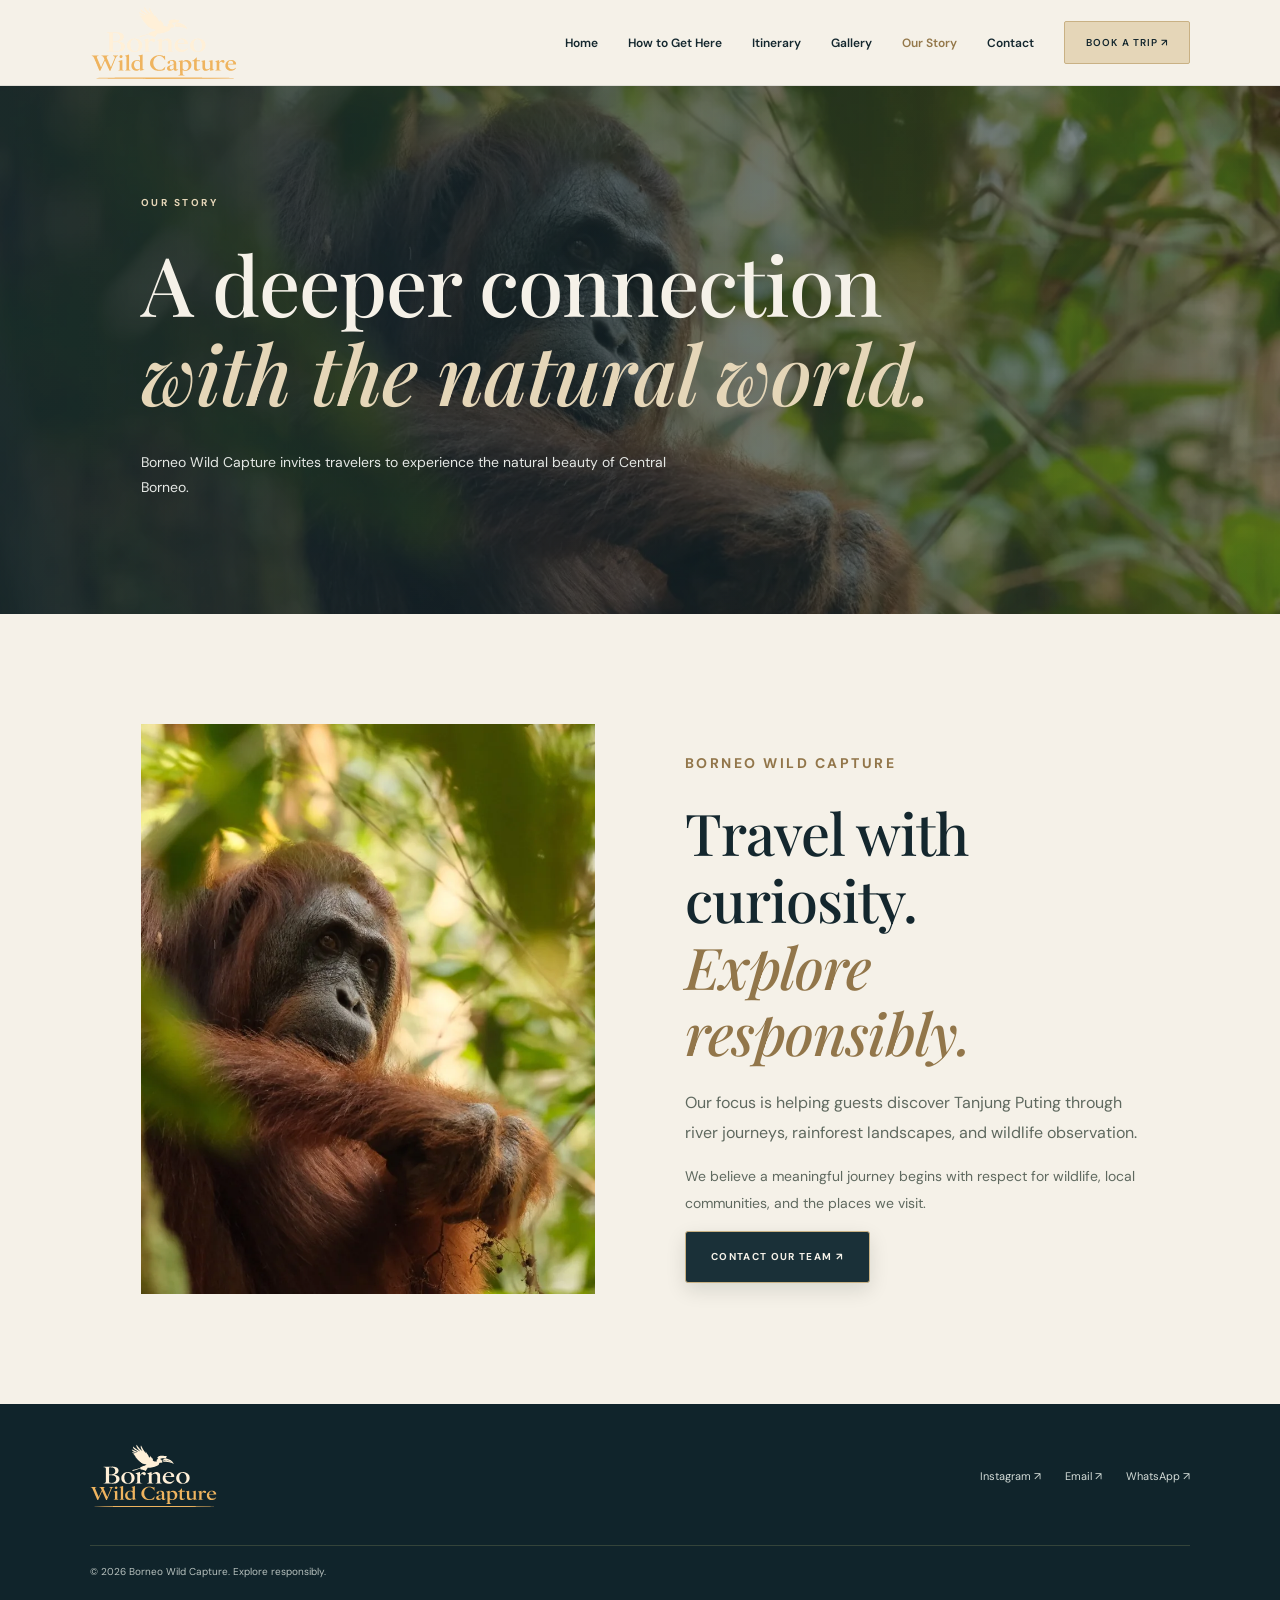
==== commit a9c37812: "Use official hornbill logo image across site" ====
--- a/about.html
+++ b/about.html
@@ -1,28 +1,6 @@
 <!doctype html>
 <html lang="en"><head><meta charset="utf-8"><meta name="viewport" content="width=device-width,initial-scale=1"><meta name="theme-color" content="#10251e"><title>About Us — Borneo Wild Capture</title>
-<link rel="icon" type="image/svg+xml" href="assets/favicon.svg"><link rel="preconnect" href="https://fonts.googleapis.com"><link rel="preconnect" href="https://fonts.gstatic.com" crossorigin><link href="https://fonts.googleapis.com/css2?family=DM+Sans:wght@400;500;600;700&family=Playfair+Display:ital,wght@0,500;0,600;1,500&display=swap" rel="stylesheet"><link rel="stylesheet" href="style.css"><link rel="stylesheet" href="site-theme.css"></head><body><header class="header"><a class="brand" href="index.html#home" aria-label="Borneo Wild Capture home"><svg xmlns="http://www.w3.org/2000/svg" class="brand-logo" width="116" height="58" viewBox="0 0 1108 553" role="img" aria-label="Borneo Wild Capture — official hornbill logo" focusable="false">
-<title id="t">Borneo Wild Capture</title><desc id="d">The exact hornbill and wordmark artwork supplied by the brand owner, with transparent background.</desc>
-<path fill="#f4e5cb" fill-rule="evenodd" d="M362,42 L365,49 L372,56 L402,70 L397,71 L366,64 L371,73 L384,80 L379,80 L376,82 L382,89 L389,92 L386,96 L390,101 L397,105 L395,107 L396,111 L405,117 L405,122 L413,127 L413,132 L420,136 L422,141 L429,145 L433,151 L441,154 L442,158 L451,161 L453,165 L463,167 L467,171 L474,171 L479,174 L492,174 L477,185 L439,198 L435,201 L437,203 L435,205 L394,218 L370,222 L368,224 L369,226 L362,229 L361,232 L372,231 L373,233 L438,210 L439,217 L441,216 L442,218 L457,220 L470,225 L481,232 L484,232 L505,203 L533,203 L564,195 L576,189 L585,187 L597,180 L608,160 L620,159 L633,155 L635,151 L630,147 L627,136 L624,133 L628,131 L628,127 L624,124 L620,125 L620,128 L623,126 L626,129 L623,133 L621,133 L617,129 L616,125 L617,123 L626,121 L649,119 L656,120 L632,134 L630,137 L638,144 L642,151 L662,151 L687,154 L715,162 L732,171 L731,165 L726,156 L708,138 L682,125 L659,119 L671,106 L671,102 L667,99 L657,100 L644,97 L624,96 L601,101 L592,106 L588,112 L589,118 L595,125 L588,128 L583,133 L581,137 L583,148 L569,149 L553,143 L548,139 L551,138 L548,131 L549,126 L540,118 L537,112 L537,107 L535,111 L532,108 L529,99 L526,97 L524,106 L522,106 L523,114 L522,115 L509,100 L508,91 L493,73 L487,61 L485,60 L486,72 L472,55 L454,26 L445,7 L441,10 L441,24 L444,34 L453,50 L452,52 L427,28 L407,0 L403,3 L405,18 L411,29 L432,53 L431,54 L394,32 L374,15 L372,20 L378,33 L389,43 L416,61 L413,62 L397,56 L364,40ZM431,54 L433,53 L435,55 L433,56Z"/>
-<path fill="#f4e5cb" fill-rule="evenodd" d="M114,193 L114,199 L122,199 L127,201 L133,209 L133,329 L127,337 L113,340 L113,345 L203,345 L226,340 L242,331 L248,325 L254,313 L255,296 L253,290 L248,282 L237,273 L229,269 L210,264 L227,258 L242,244 L246,234 L246,223 L240,210 L225,199 L201,193ZM163,270 L188,270 L202,273 L212,278 L219,285 L224,297 L224,312 L221,320 L212,330 L196,337 L172,337 L168,336 L163,331ZM165,201 L192,202 L204,207 L212,215 L216,225 L216,238 L212,248 L203,257 L194,261 L183,263 L162,262 L162,204Z"/>
-<path fill="#f4e5cb" fill-rule="evenodd" d="M315,242 L293,251 L277,268 L270,287 L270,304 L272,312 L279,325 L288,334 L302,342 L324,347 L334,347 L352,343 L368,334 L380,321 L385,311 L388,298 L385,277 L378,264 L368,254 L359,248 L342,242ZM319,249 L332,249 L344,255 L352,265 L359,285 L360,302 L356,321 L351,330 L345,336 L336,340 L326,340 L316,336 L305,324 L298,304 L297,283 L301,266 L311,253Z"/>
-<path fill="#f4e5cb" fill-rule="evenodd" d="M481,245 L475,242 L460,243 L450,249 L436,266 L436,243 L434,241 L395,253 L396,256 L402,257 L408,261 L411,272 L410,333 L404,339 L395,340 L395,345 L456,344 L456,340 L445,339 L437,332 L436,277 L440,269 L451,260 L459,260 L471,269 L480,268 L485,263 L487,256Z"/>
-<path fill="#f4e5cb" fill-rule="evenodd" d="M608,255 L597,245 L583,241 L570,242 L561,245 L546,255 L539,262 L538,242 L533,242 L499,253 L498,256 L507,259 L511,263 L513,269 L513,330 L508,338 L497,340 L497,345 L554,345 L554,340 L542,337 L538,330 L538,269 L548,261 L559,257 L571,257 L582,263 L587,273 L587,331 L582,338 L572,340 L572,345 L628,345 L629,340 L618,338 L613,331 L613,269Z"/>
-<path fill="#f4e5cb" fill-rule="evenodd" d="M687,241 L676,243 L662,249 L646,263 L637,280 L635,289 L635,305 L642,323 L659,339 L677,346 L698,346 L711,342 L720,337 L731,327 L738,315 L735,314 L724,323 L711,328 L697,329 L685,326 L674,320 L666,311 L660,296 L660,286 L736,285 L737,274 L731,260 L720,249 L703,242ZM661,273 L668,259 L674,253 L682,249 L694,249 L700,252 L707,260 L710,269 L709,278 L666,279 L661,277Z"/>
-<path fill="#f4e5cb" fill-rule="evenodd" d="M801,242 L780,250 L774,254 L762,267 L754,286 L755,309 L763,325 L775,336 L786,342 L805,347 L830,345 L850,336 L866,319 L870,311 L873,298 L872,281 L865,265 L857,256 L847,249 L828,242ZM805,249 L817,249 L823,251 L835,262 L840,271 L845,290 L845,303 L842,318 L837,328 L828,337 L820,340 L810,340 L804,338 L794,330 L786,316 L782,301 L782,279 L786,266 L796,253Z"/>
-<path fill="#e0a94e" fill-rule="evenodd" d="M286,365 L254,373 L255,377 L259,377 L265,382 L266,388 L266,475 L264,481 L253,485 L253,488 L299,488 L298,484 L290,483 L286,476Z"/>
-<path fill="#e0a94e" fill-rule="evenodd" d="M390,365 L359,373 L359,377 L366,378 L370,384 L369,412 L363,408 L355,406 L339,407 L321,415 L309,428 L303,446 L304,460 L311,475 L322,485 L336,490 L347,490 L359,485 L369,476 L371,489 L403,482 L403,480 L396,479 L391,474ZM348,412 L361,416 L370,427 L370,469 L365,474 L353,478 L338,474 L329,464 L325,453 L325,435 L329,425 L337,416Z"/>
-<path fill="#e0a94e" fill-rule="evenodd" d="M223,369 L215,373 L212,378 L212,382 L217,390 L227,392 L235,387 L236,376 L233,372Z"/>
-<path fill="#e0a94e" fill-rule="evenodd" d="M459,396 L450,412 L446,433 L450,452 L456,463 L465,473 L484,485 L504,490 L530,490 L559,482 L565,461 L564,457 L549,473 L539,479 L529,482 L510,481 L494,474 L483,463 L476,450 L473,438 L473,418 L477,404 L486,390 L498,381 L513,377 L528,378 L539,382 L552,393 L561,407 L563,406 L563,386 L561,374 L554,378 L542,373 L526,370 L499,372 L476,381Z"/>
-<path fill="#e0a94e" fill-rule="evenodd" d="M0,373 L0,377 L7,378 L14,385 L59,490 L66,490 L101,413 L135,489 L143,490 L188,384 L193,379 L201,377 L201,373 L162,373 L162,377 L170,378 L175,382 L176,389 L146,461 L115,389 L116,381 L120,378 L128,377 L128,373 L74,373 L74,377 L82,378 L89,384 L97,404 L75,453 L70,460 L39,386 L40,381 L44,378 L52,377 L52,373Z"/>
-<path fill="#e0a94e" fill-rule="evenodd" d="M801,387 L785,405 L771,411 L771,416 L785,418 L785,477 L788,483 L794,488 L800,490 L812,490 L824,485 L833,477 L833,475 L831,474 L824,478 L815,479 L810,477 L806,472 L805,418 L810,416 L830,416 L831,408 L807,408 L805,406 L805,387Z"/>
-<path fill="#e0a94e" fill-rule="evenodd" d="M234,406 L202,415 L202,418 L209,419 L214,425 L214,478 L210,483 L202,485 L202,488 L247,488 L247,485 L240,484 L235,478Z"/>
-<path fill="#e0a94e" fill-rule="evenodd" d="M590,414 L581,425 L581,429 L584,434 L597,434 L601,430 L600,418 L607,413 L619,414 L627,424 L628,439 L626,441 L592,451 L579,461 L577,466 L577,474 L579,480 L585,486 L595,490 L605,490 L616,486 L628,477 L631,485 L635,488 L648,489 L657,485 L663,480 L662,476 L657,479 L652,479 L648,474 L648,425 L641,413 L629,407 L616,406 L601,409ZM627,446 L627,472 L617,478 L606,478 L602,476 L598,470 L598,463 L601,457 L612,450Z"/>
-<path fill="#e0a94e" fill-rule="evenodd" d="M748,413 L735,407 L724,406 L711,410 L699,420 L697,419 L697,407 L665,415 L666,419 L674,421 L677,426 L677,514 L673,520 L664,522 L665,525 L711,525 L710,521 L702,520 L698,515 L698,486 L699,485 L711,490 L725,490 L744,483 L756,472 L764,455 L765,441 L760,426ZM711,419 L722,419 L731,423 L738,431 L742,444 L742,459 L737,473 L732,479 L721,484 L709,482 L698,473 L698,426Z"/>
-<path fill="#e0a94e" fill-rule="evenodd" d="M838,414 L838,418 L845,419 L849,425 L849,472 L851,478 L858,486 L868,490 L882,490 L894,485 L906,475 L908,490 L939,483 L938,480 L931,479 L927,473 L927,407 L896,413 L896,417 L905,420 L907,423 L907,468 L902,473 L889,478 L875,475 L870,467 L870,408 L867,407Z"/>
-<path fill="#e0a94e" fill-rule="evenodd" d="M1014,409 L1010,407 L995,408 L984,417 L979,425 L977,407 L946,415 L946,419 L953,420 L957,424 L958,428 L958,477 L955,483 L946,485 L946,488 L993,488 L992,484 L985,484 L979,479 L979,433 L983,426 L990,421 L995,421 L1007,429 L1015,427 L1018,423 L1018,414Z"/>
-<path fill="#e0a94e" fill-rule="evenodd" d="M1060,407 L1046,412 L1033,423 L1025,439 L1024,456 L1026,464 L1032,475 L1044,485 L1059,490 L1076,490 L1095,482 L1104,473 L1107,467 L1104,466 L1097,472 L1082,477 L1073,477 L1063,474 L1055,469 L1049,462 L1045,452 L1044,443 L1107,442 L1107,433 L1103,422 L1091,411 L1080,407ZM1084,426 L1085,434 L1083,436 L1045,435 L1051,420 L1061,413 L1067,412 L1076,415Z"/>
-<path fill="#e0a94e" fill-rule="evenodd" d="M33,546 L35,548 L233,552 L874,552 L1038,550 L1094,547 L1091,545 L1018,543 L710,541 L228,541 L40,544Z"/>
-</svg></a><button class="menu" aria-label="Open navigation" aria-expanded="false">☰</button><nav class="nav" aria-label="Main navigation">
+<link rel="icon" type="image/svg+xml" href="assets/favicon.svg"><link rel="preconnect" href="https://fonts.googleapis.com"><link rel="preconnect" href="https://fonts.gstatic.com" crossorigin><link href="https://fonts.googleapis.com/css2?family=DM+Sans:wght@400;500;600;700&family=Playfair+Display:ital,wght@0,500;0,600;1,500&display=swap" rel="stylesheet"><link rel="stylesheet" href="style.css"><link rel="stylesheet" href="site-theme.css"></head><body><header class="header"><a class="brand" href="index.html#home" aria-label="Borneo Wild Capture home"><img class="brand-logo" src="assets/borneo-wild-capture-logo.svg" alt="Borneo Wild Capture — official hornbill logo" width="160" height="81" loading="eager" decoding="async"></a><button class="menu" aria-label="Open navigation" aria-expanded="false">☰</button><nav class="nav" aria-label="Main navigation">
 <a href="index.html">Home</a>
 <a href="how-to-get-here.html">How to Get Here</a>
 <a href="itinerary.html">Itinerary</a>
@@ -30,26 +8,4 @@
 <a href="about.html" class="active" aria-current="page">Our Story</a>
 <a href="contact.html">Contact</a>
 <a class="nav-cta" href="https://wa.me/6285190836669" target="_blank" rel="noopener">Book a Trip ↗</a>
-</nav></header><main><section class="page-hero"><p class="eyebrow">OUR STORY</p><h1>A deeper connection<br><em>with the natural world.</em></h1><p>Borneo Wild Capture invites travelers to experience the natural beauty of Central Borneo.</p></section><section class="section page-content"><div class="journey"><div class="journey-image"></div><div class="journey-copy"><p class="eyebrow dark">BORNEO WILD CAPTURE</p><h2>Travel with curiosity.<br><em>Explore responsibly.</em></h2><p class="lead">Our focus is helping guests discover Tanjung Puting through river journeys, rainforest landscapes, and wildlife observation.</p><p class="muted">We believe a meaningful journey begins with respect for wildlife, local communities, and the places we visit.</p><a class="button button-dark" href="contact.html">Contact Our Team ↗</a></div></div></section></main><footer class="footer"><a class="brand footer-brand" href="index.html" aria-label="Borneo Wild Capture home"><svg xmlns="http://www.w3.org/2000/svg" class="brand-logo" width="116" height="58" viewBox="0 0 1108 553" role="img" aria-label="Borneo Wild Capture — official hornbill logo" focusable="false">
-<title id="t">Borneo Wild Capture</title><desc id="d">The exact hornbill and wordmark artwork supplied by the brand owner, with transparent background.</desc>
-<path fill="#f4e5cb" fill-rule="evenodd" d="M362,42 L365,49 L372,56 L402,70 L397,71 L366,64 L371,73 L384,80 L379,80 L376,82 L382,89 L389,92 L386,96 L390,101 L397,105 L395,107 L396,111 L405,117 L405,122 L413,127 L413,132 L420,136 L422,141 L429,145 L433,151 L441,154 L442,158 L451,161 L453,165 L463,167 L467,171 L474,171 L479,174 L492,174 L477,185 L439,198 L435,201 L437,203 L435,205 L394,218 L370,222 L368,224 L369,226 L362,229 L361,232 L372,231 L373,233 L438,210 L439,217 L441,216 L442,218 L457,220 L470,225 L481,232 L484,232 L505,203 L533,203 L564,195 L576,189 L585,187 L597,180 L608,160 L620,159 L633,155 L635,151 L630,147 L627,136 L624,133 L628,131 L628,127 L624,124 L620,125 L620,128 L623,126 L626,129 L623,133 L621,133 L617,129 L616,125 L617,123 L626,121 L649,119 L656,120 L632,134 L630,137 L638,144 L642,151 L662,151 L687,154 L715,162 L732,171 L731,165 L726,156 L708,138 L682,125 L659,119 L671,106 L671,102 L667,99 L657,100 L644,97 L624,96 L601,101 L592,106 L588,112 L589,118 L595,125 L588,128 L583,133 L581,137 L583,148 L569,149 L553,143 L548,139 L551,138 L548,131 L549,126 L540,118 L537,112 L537,107 L535,111 L532,108 L529,99 L526,97 L524,106 L522,106 L523,114 L522,115 L509,100 L508,91 L493,73 L487,61 L485,60 L486,72 L472,55 L454,26 L445,7 L441,10 L441,24 L444,34 L453,50 L452,52 L427,28 L407,0 L403,3 L405,18 L411,29 L432,53 L431,54 L394,32 L374,15 L372,20 L378,33 L389,43 L416,61 L413,62 L397,56 L364,40ZM431,54 L433,53 L435,55 L433,56Z"/>
-<path fill="#f4e5cb" fill-rule="evenodd" d="M114,193 L114,199 L122,199 L127,201 L133,209 L133,329 L127,337 L113,340 L113,345 L203,345 L226,340 L242,331 L248,325 L254,313 L255,296 L253,290 L248,282 L237,273 L229,269 L210,264 L227,258 L242,244 L246,234 L246,223 L240,210 L225,199 L201,193ZM163,270 L188,270 L202,273 L212,278 L219,285 L224,297 L224,312 L221,320 L212,330 L196,337 L172,337 L168,336 L163,331ZM165,201 L192,202 L204,207 L212,215 L216,225 L216,238 L212,248 L203,257 L194,261 L183,263 L162,262 L162,204Z"/>
-<path fill="#f4e5cb" fill-rule="evenodd" d="M315,242 L293,251 L277,268 L270,287 L270,304 L272,312 L279,325 L288,334 L302,342 L324,347 L334,347 L352,343 L368,334 L380,321 L385,311 L388,298 L385,277 L378,264 L368,254 L359,248 L342,242ZM319,249 L332,249 L344,255 L352,265 L359,285 L360,302 L356,321 L351,330 L345,336 L336,340 L326,340 L316,336 L305,324 L298,304 L297,283 L301,266 L311,253Z"/>
-<path fill="#f4e5cb" fill-rule="evenodd" d="M481,245 L475,242 L460,243 L450,249 L436,266 L436,243 L434,241 L395,253 L396,256 L402,257 L408,261 L411,272 L410,333 L404,339 L395,340 L395,345 L456,344 L456,340 L445,339 L437,332 L436,277 L440,269 L451,260 L459,260 L471,269 L480,268 L485,263 L487,256Z"/>
-<path fill="#f4e5cb" fill-rule="evenodd" d="M608,255 L597,245 L583,241 L570,242 L561,245 L546,255 L539,262 L538,242 L533,242 L499,253 L498,256 L507,259 L511,263 L513,269 L513,330 L508,338 L497,340 L497,345 L554,345 L554,340 L542,337 L538,330 L538,269 L548,261 L559,257 L571,257 L582,263 L587,273 L587,331 L582,338 L572,340 L572,345 L628,345 L629,340 L618,338 L613,331 L613,269Z"/>
-<path fill="#f4e5cb" fill-rule="evenodd" d="M687,241 L676,243 L662,249 L646,263 L637,280 L635,289 L635,305 L642,323 L659,339 L677,346 L698,346 L711,342 L720,337 L731,327 L738,315 L735,314 L724,323 L711,328 L697,329 L685,326 L674,320 L666,311 L660,296 L660,286 L736,285 L737,274 L731,260 L720,249 L703,242ZM661,273 L668,259 L674,253 L682,249 L694,249 L700,252 L707,260 L710,269 L709,278 L666,279 L661,277Z"/>
-<path fill="#f4e5cb" fill-rule="evenodd" d="M801,242 L780,250 L774,254 L762,267 L754,286 L755,309 L763,325 L775,336 L786,342 L805,347 L830,345 L850,336 L866,319 L870,311 L873,298 L872,281 L865,265 L857,256 L847,249 L828,242ZM805,249 L817,249 L823,251 L835,262 L840,271 L845,290 L845,303 L842,318 L837,328 L828,337 L820,340 L810,340 L804,338 L794,330 L786,316 L782,301 L782,279 L786,266 L796,253Z"/>
-<path fill="#e0a94e" fill-rule="evenodd" d="M286,365 L254,373 L255,377 L259,377 L265,382 L266,388 L266,475 L264,481 L253,485 L253,488 L299,488 L298,484 L290,483 L286,476Z"/>
-<path fill="#e0a94e" fill-rule="evenodd" d="M390,365 L359,373 L359,377 L366,378 L370,384 L369,412 L363,408 L355,406 L339,407 L321,415 L309,428 L303,446 L304,460 L311,475 L322,485 L336,490 L347,490 L359,485 L369,476 L371,489 L403,482 L403,480 L396,479 L391,474ZM348,412 L361,416 L370,427 L370,469 L365,474 L353,478 L338,474 L329,464 L325,453 L325,435 L329,425 L337,416Z"/>
-<path fill="#e0a94e" fill-rule="evenodd" d="M223,369 L215,373 L212,378 L212,382 L217,390 L227,392 L235,387 L236,376 L233,372Z"/>
-<path fill="#e0a94e" fill-rule="evenodd" d="M459,396 L450,412 L446,433 L450,452 L456,463 L465,473 L484,485 L504,490 L530,490 L559,482 L565,461 L564,457 L549,473 L539,479 L529,482 L510,481 L494,474 L483,463 L476,450 L473,438 L473,418 L477,404 L486,390 L498,381 L513,377 L528,378 L539,382 L552,393 L561,407 L563,406 L563,386 L561,374 L554,378 L542,373 L526,370 L499,372 L476,381Z"/>
-<path fill="#e0a94e" fill-rule="evenodd" d="M0,373 L0,377 L7,378 L14,385 L59,490 L66,490 L101,413 L135,489 L143,490 L188,384 L193,379 L201,377 L201,373 L162,373 L162,377 L170,378 L175,382 L176,389 L146,461 L115,389 L116,381 L120,378 L128,377 L128,373 L74,373 L74,377 L82,378 L89,384 L97,404 L75,453 L70,460 L39,386 L40,381 L44,378 L52,377 L52,373Z"/>
-<path fill="#e0a94e" fill-rule="evenodd" d="M801,387 L785,405 L771,411 L771,416 L785,418 L785,477 L788,483 L794,488 L800,490 L812,490 L824,485 L833,477 L833,475 L831,474 L824,478 L815,479 L810,477 L806,472 L805,418 L810,416 L830,416 L831,408 L807,408 L805,406 L805,387Z"/>
-<path fill="#e0a94e" fill-rule="evenodd" d="M234,406 L202,415 L202,418 L209,419 L214,425 L214,478 L210,483 L202,485 L202,488 L247,488 L247,485 L240,484 L235,478Z"/>
-<path fill="#e0a94e" fill-rule="evenodd" d="M590,414 L581,425 L581,429 L584,434 L597,434 L601,430 L600,418 L607,413 L619,414 L627,424 L628,439 L626,441 L592,451 L579,461 L577,466 L577,474 L579,480 L585,486 L595,490 L605,490 L616,486 L628,477 L631,485 L635,488 L648,489 L657,485 L663,480 L662,476 L657,479 L652,479 L648,474 L648,425 L641,413 L629,407 L616,406 L601,409ZM627,446 L627,472 L617,478 L606,478 L602,476 L598,470 L598,463 L601,457 L612,450Z"/>
-<path fill="#e0a94e" fill-rule="evenodd" d="M748,413 L735,407 L724,406 L711,410 L699,420 L697,419 L697,407 L665,415 L666,419 L674,421 L677,426 L677,514 L673,520 L664,522 L665,525 L711,525 L710,521 L702,520 L698,515 L698,486 L699,485 L711,490 L725,490 L744,483 L756,472 L764,455 L765,441 L760,426ZM711,419 L722,419 L731,423 L738,431 L742,444 L742,459 L737,473 L732,479 L721,484 L709,482 L698,473 L698,426Z"/>
-<path fill="#e0a94e" fill-rule="evenodd" d="M838,414 L838,418 L845,419 L849,425 L849,472 L851,478 L858,486 L868,490 L882,490 L894,485 L906,475 L908,490 L939,483 L938,480 L931,479 L927,473 L927,407 L896,413 L896,417 L905,420 L907,423 L907,468 L902,473 L889,478 L875,475 L870,467 L870,408 L867,407Z"/>
-<path fill="#e0a94e" fill-rule="evenodd" d="M1014,409 L1010,407 L995,408 L984,417 L979,425 L977,407 L946,415 L946,419 L953,420 L957,424 L958,428 L958,477 L955,483 L946,485 L946,488 L993,488 L992,484 L985,484 L979,479 L979,433 L983,426 L990,421 L995,421 L1007,429 L1015,427 L1018,423 L1018,414Z"/>
-<path fill="#e0a94e" fill-rule="evenodd" d="M1060,407 L1046,412 L1033,423 L1025,439 L1024,456 L1026,464 L1032,475 L1044,485 L1059,490 L1076,490 L1095,482 L1104,473 L1107,467 L1104,466 L1097,472 L1082,477 L1073,477 L1063,474 L1055,469 L1049,462 L1045,452 L1044,443 L1107,442 L1107,433 L1103,422 L1091,411 L1080,407ZM1084,426 L1085,434 L1083,436 L1045,435 L1051,420 L1061,413 L1067,412 L1076,415Z"/>
-<path fill="#e0a94e" fill-rule="evenodd" d="M33,546 L35,548 L233,552 L874,552 L1038,550 L1094,547 L1091,545 L1018,543 L710,541 L228,541 L40,544Z"/>
-</svg></a><div class="footer-links"><a href="https://www.instagram.com/borneowildcapture/" target="_blank" rel="noopener">Instagram ↗</a><a href="mailto:orangutantrip6@gmail.com">Email ↗</a><a href="https://wa.me/6285190836669">WhatsApp ↗</a></div><p>© 2026 Borneo Wild Capture. Explore responsibly.</p></footer><script src="script.js"></script></body></html>+</nav></header><main><section class="page-hero"><p class="eyebrow">OUR STORY</p><h1>A deeper connection<br><em>with the natural world.</em></h1><p>Borneo Wild Capture invites travelers to experience the natural beauty of Central Borneo.</p></section><section class="section page-content"><div class="journey"><div class="journey-image"></div><div class="journey-copy"><p class="eyebrow dark">BORNEO WILD CAPTURE</p><h2>Travel with curiosity.<br><em>Explore responsibly.</em></h2><p class="lead">Our focus is helping guests discover Tanjung Puting through river journeys, rainforest landscapes, and wildlife observation.</p><p class="muted">We believe a meaningful journey begins with respect for wildlife, local communities, and the places we visit.</p><a class="button button-dark" href="contact.html">Contact Our Team ↗</a></div></div></section></main><footer class="footer"><a class="brand footer-brand" href="index.html" aria-label="Borneo Wild Capture home"><img class="brand-logo" src="assets/borneo-wild-capture-logo.svg" alt="Borneo Wild Capture — official hornbill logo" width="160" height="81" loading="eager" decoding="async"></a><div class="footer-links"><a href="https://www.instagram.com/borneowildcapture/" target="_blank" rel="noopener">Instagram ↗</a><a href="mailto:orangutantrip6@gmail.com">Email ↗</a><a href="https://wa.me/6285190836669">WhatsApp ↗</a></div><p>© 2026 Borneo Wild Capture. Explore responsibly.</p></footer><script src="script.js"></script></body></html>
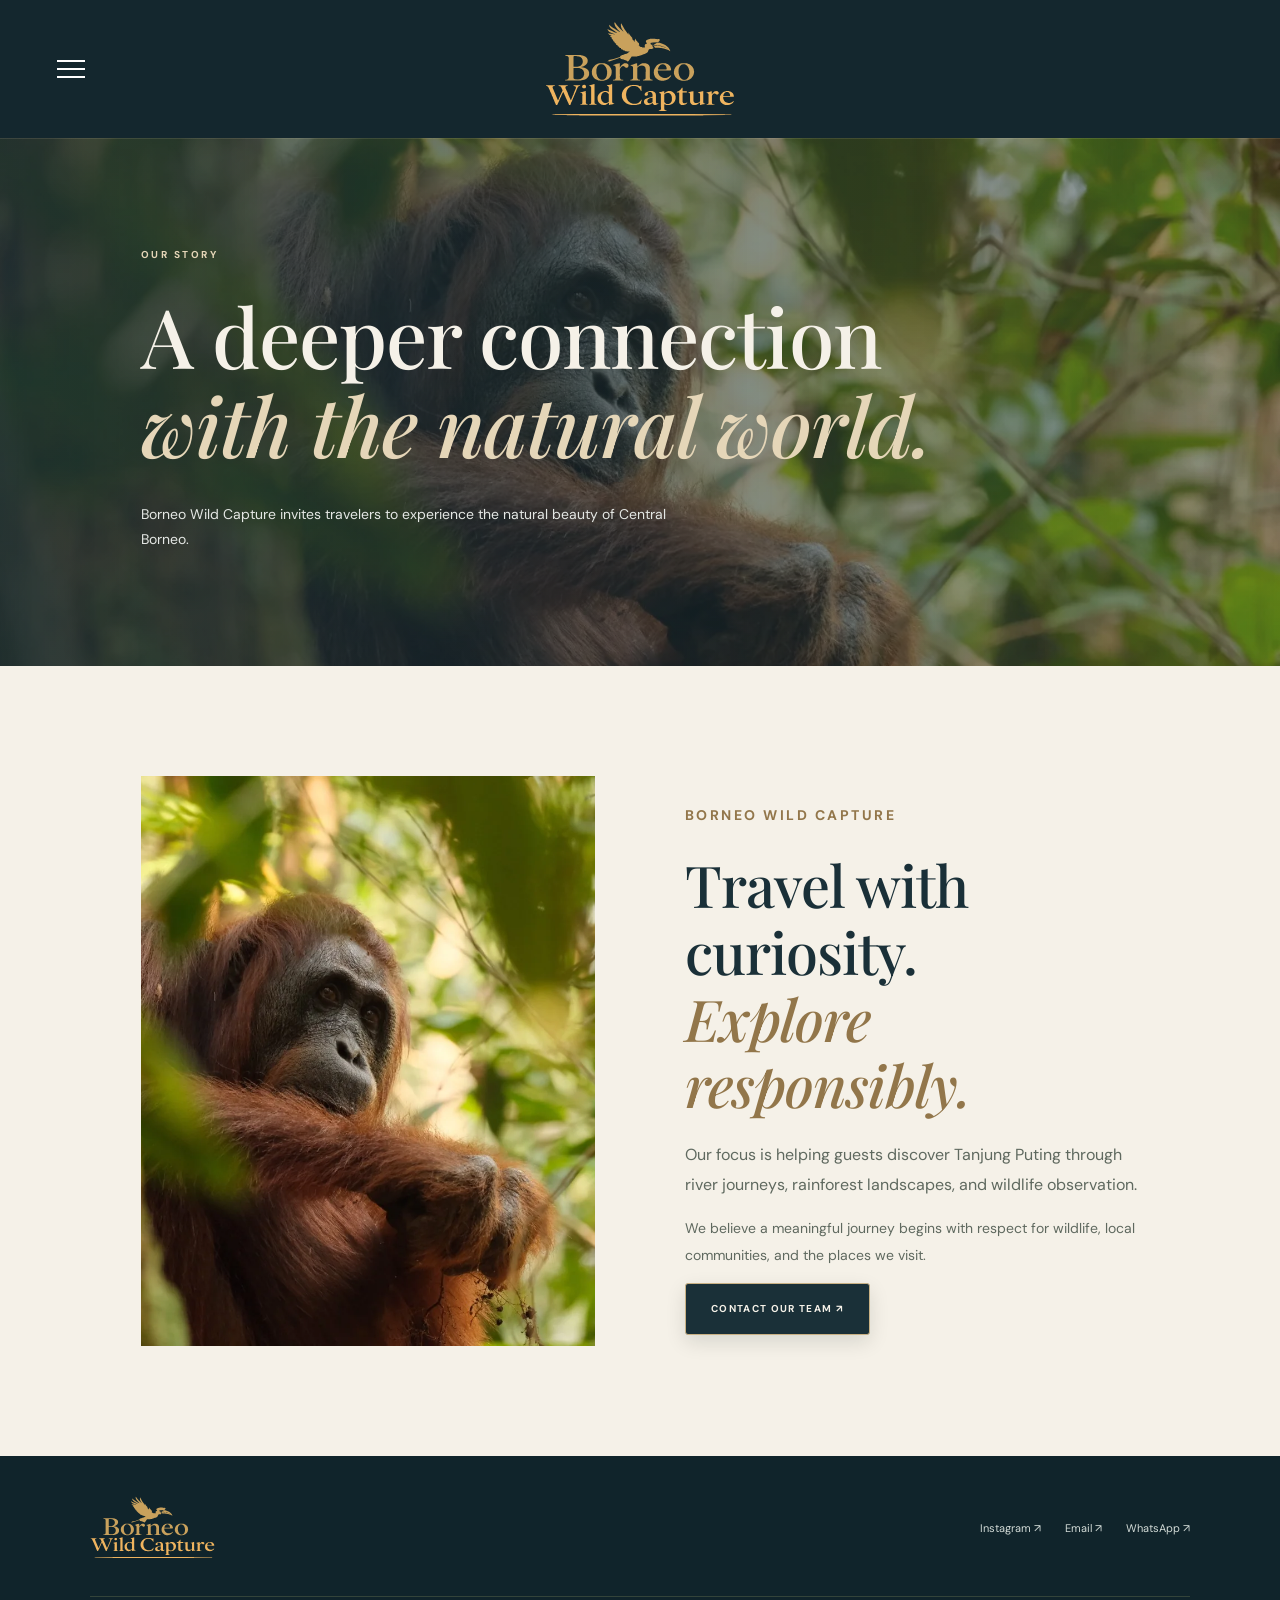
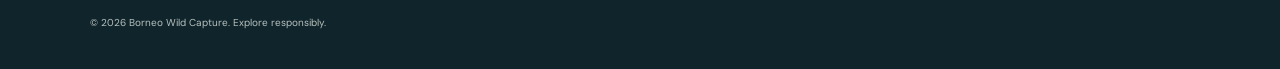
==== commit afa5ecc5: "Standardize interior page header and centered gold logo" ====
--- a/about.html
+++ b/about.html
@@ -1,6 +1,15 @@
 <!doctype html>
 <html lang="en"><head><meta charset="utf-8"><meta name="viewport" content="width=device-width,initial-scale=1"><meta name="theme-color" content="#10251e"><title>About Us — Borneo Wild Capture</title>
-<link rel="icon" type="image/svg+xml" href="assets/favicon.svg"><link rel="preconnect" href="https://fonts.googleapis.com"><link rel="preconnect" href="https://fonts.gstatic.com" crossorigin><link href="https://fonts.googleapis.com/css2?family=DM+Sans:wght@400;500;600;700&family=Playfair+Display:ital,wght@0,500;0,600;1,500&display=swap" rel="stylesheet"><link rel="stylesheet" href="style.css"><link rel="stylesheet" href="site-theme.css"></head><body><header class="header"><a class="brand" href="index.html#home" aria-label="Borneo Wild Capture home"><img class="brand-logo" src="assets/borneo-wild-capture-logo.svg" alt="Borneo Wild Capture — official hornbill logo" width="160" height="81" loading="eager" decoding="async"></a><button class="menu" aria-label="Open navigation" aria-expanded="false">☰</button><nav class="nav" aria-label="Main navigation">
+<link rel="icon" type="image/svg+xml" href="assets/favicon.svg"><link rel="preconnect" href="https://fonts.googleapis.com"><link rel="preconnect" href="https://fonts.gstatic.com" crossorigin><link href="https://fonts.googleapis.com/css2?family=DM+Sans:wght@400;500;600;700&family=Playfair+Display:ital,wght@0,500;0,600;1,500&display=swap" rel="stylesheet"><link rel="stylesheet" href="style.css"><link rel="stylesheet" href="site-theme.css"><link rel="stylesheet" href="assets/interior-header.css">
+</head><body><header class="bwc-header" role="banner">
+  <div class="bwc-header-inner">
+    <button class="bwc-menu-toggle" type="button" aria-label="Open navigation menu" aria-expanded="false" aria-controls="bwc-site-menu">
+      <span></span><span></span><span></span>
+    </button>
+    <a class="bwc-brand" href="index.html#home" aria-label="Borneo Wild Capture home">
+      <img class="bwc-brand-logo" src="assets/borneo-wild-capture-logo.svg" alt="Borneo Wild Capture — official hornbill logo" width="190" height="96" loading="eager" decoding="async">
+    </a>
+    <nav id="bwc-site-menu" class="bwc-menu" aria-label="Main navigation">
 <a href="index.html">Home</a>
 <a href="how-to-get-here.html">How to Get Here</a>
 <a href="itinerary.html">Itinerary</a>
@@ -8,4 +17,7 @@
 <a href="about.html" class="active" aria-current="page">Our Story</a>
 <a href="contact.html">Contact</a>
 <a class="nav-cta" href="https://wa.me/6285190836669" target="_blank" rel="noopener">Book a Trip ↗</a>
-</nav></header><main><section class="page-hero"><p class="eyebrow">OUR STORY</p><h1>A deeper connection<br><em>with the natural world.</em></h1><p>Borneo Wild Capture invites travelers to experience the natural beauty of Central Borneo.</p></section><section class="section page-content"><div class="journey"><div class="journey-image"></div><div class="journey-copy"><p class="eyebrow dark">BORNEO WILD CAPTURE</p><h2>Travel with curiosity.<br><em>Explore responsibly.</em></h2><p class="lead">Our focus is helping guests discover Tanjung Puting through river journeys, rainforest landscapes, and wildlife observation.</p><p class="muted">We believe a meaningful journey begins with respect for wildlife, local communities, and the places we visit.</p><a class="button button-dark" href="contact.html">Contact Our Team ↗</a></div></div></section></main><footer class="footer"><a class="brand footer-brand" href="index.html" aria-label="Borneo Wild Capture home"><img class="brand-logo" src="assets/borneo-wild-capture-logo.svg" alt="Borneo Wild Capture — official hornbill logo" width="160" height="81" loading="eager" decoding="async"></a><div class="footer-links"><a href="https://www.instagram.com/borneowildcapture/" target="_blank" rel="noopener">Instagram ↗</a><a href="mailto:orangutantrip6@gmail.com">Email ↗</a><a href="https://wa.me/6285190836669">WhatsApp ↗</a></div><p>© 2026 Borneo Wild Capture. Explore responsibly.</p></footer><script src="script.js"></script></body></html>+    </nav>
+  </div>
+</header><main><section class="page-hero"><p class="eyebrow">OUR STORY</p><h1>A deeper connection<br><em>with the natural world.</em></h1><p>Borneo Wild Capture invites travelers to experience the natural beauty of Central Borneo.</p></section><section class="section page-content"><div class="journey"><div class="journey-image"></div><div class="journey-copy"><p class="eyebrow dark">BORNEO WILD CAPTURE</p><h2>Travel with curiosity.<br><em>Explore responsibly.</em></h2><p class="lead">Our focus is helping guests discover Tanjung Puting through river journeys, rainforest landscapes, and wildlife observation.</p><p class="muted">We believe a meaningful journey begins with respect for wildlife, local communities, and the places we visit.</p><a class="button button-dark" href="contact.html">Contact Our Team ↗</a></div></div></section></main><footer class="footer"><a class="brand footer-brand" href="index.html" aria-label="Borneo Wild Capture home"><img class="brand-logo" src="assets/borneo-wild-capture-logo.svg" alt="Borneo Wild Capture — official hornbill logo" width="160" height="81" loading="eager" decoding="async"></a><div class="footer-links"><a href="https://www.instagram.com/borneowildcapture/" target="_blank" rel="noopener">Instagram ↗</a><a href="mailto:orangutantrip6@gmail.com">Email ↗</a><a href="https://wa.me/6285190836669">WhatsApp ↗</a></div><p>© 2026 Borneo Wild Capture. Explore responsibly.</p></footer><script src="script.js"></script><script src="assets/interior-header.js"></script>
+</body></html>
--- a/style.css
+++ b/style.css
@@ -174,3 +174,301 @@
   .home-hero .hero-text{width:82%;font-size:12px}
   .home-hero > .button-light{bottom:4%;letter-spacing:.24em}
 }
+
+/* Homepage final alignment + subtle editorial transparency */
+.home-hero .hero-location{
+  top:3.1%!important;
+  left:3%!important;
+  width:94%!important;
+  transform:none!important;
+  color:rgba(255,255,255,.78)!important;
+}
+.home-hero .hero-location:before,
+.home-hero .hero-location:after{
+  background:rgba(255,255,255,.56)!important;
+}
+.home-hero .hero-content{
+  top:29.5%!important;
+}
+.home-hero h1{
+  color:rgba(255,255,255,.88)!important;
+}
+.home-hero h1 em{
+  color:rgba(255,255,255,.88)!important;
+}
+.home-hero .hero-text{
+  color:rgba(255,255,255,.78)!important;
+}
+.home-hero > .button-light{
+  color:rgba(255,255,255,.78)!important;
+  border-color:rgba(255,255,255,.62)!important;
+}
+.home-hero > .button-light span{
+  color:rgba(255,255,255,.72)!important;
+}
+@media(max-width:800px){
+  .home-hero .hero-location{
+    top:3.1%!important;
+    left:3%!important;
+    width:94%!important;
+  }
+  .home-hero .hero-content{
+    top:29.5%!important;
+  }
+}
+
+/* Final CTA alignment: center label in the full outline, keep arrow pinned right */
+.home-hero > .button-light{
+  position:absolute!important;
+  padding:0 12px!important;
+  display:flex!important;
+  align-items:center!important;
+  justify-content:center!important;
+  text-align:center!important;
+  line-height:1!important;
+}
+.home-hero > .button-light span{
+  position:absolute!important;
+  top:50%!important;
+  right:16px!important;
+  transform:translateY(-50%)!important;
+  margin:0!important;
+  line-height:1!important;
+}
+.home-hero > .button-light:hover span{
+  transform:translate(3px,calc(-50% - 2px))!important;
+}
+
+/* Exact geometric centering for the homepage CTA label */
+.home-hero > .button-light{
+  padding:0!important;
+  display:block!important;
+  text-align:center!important;
+}
+.home-hero > .button-light .button-label{
+  position:absolute!important;
+  left:50%!important;
+  top:50%!important;
+  display:block!important;
+  width:max-content!important;
+  max-width:calc(100% - 24px)!important;
+  margin:0!important;
+  padding:0!important;
+  transform:translate(-50%,-50%)!important;
+  text-align:center!important;
+  white-space:nowrap!important;
+  line-height:1!important;
+}
+
+/* Premium mobile CTA: smaller type, balanced tracking, exact centre */
+.home-hero > .button-light{
+  left:3%!important;
+  right:auto!important;
+  bottom:4.5%!important;
+  width:94%!important;
+  min-height:42px!important;
+  height:42px!important;
+  padding:0!important;
+  display:block!important;
+  box-sizing:border-box!important;
+  text-align:center!important;
+  font-size:11px!important;
+  font-weight:500!important;
+  letter-spacing:.20em!important;
+  line-height:1!important;
+}
+.home-hero > .button-light .button-label{
+  position:absolute!important;
+  left:50%!important;
+  top:50%!important;
+  width:max-content!important;
+  max-width:calc(100% - 28px)!important;
+  margin:0!important;
+  padding:0!important;
+  transform:translate(-50%,-50%)!important;
+  display:block!important;
+  text-align:center!important;
+  text-indent:0!important;
+  white-space:nowrap!important;
+  font-size:11px!important;
+  font-weight:500!important;
+  letter-spacing:.20em!important;
+  line-height:1!important;
+  color:rgba(255,255,255,.80)!important;
+}
+@media(max-width:800px){
+  .home-hero > .button-light{
+    left:3%!important;
+    width:94%!important;
+    min-height:42px!important;
+    height:42px!important;
+    font-size:10px!important;
+    letter-spacing:.20em!important;
+  }
+  .home-hero > .button-light .button-label{
+    font-size:10px!important;
+    letter-spacing:.20em!important;
+  }
+}
+
+/* FINAL MOBILE HERO CTA — one label, flex-centred in the entire outlined button */
+.home-hero > .button-light{
+  position:absolute!important;
+  left:3%!important;
+  right:auto!important;
+  bottom:4.5%!important;
+  width:94%!important;
+  height:42px!important;
+  min-height:42px!important;
+  box-sizing:border-box!important;
+  display:flex!important;
+  align-items:center!important;
+  justify-content:center!important;
+  padding:0 12px!important;
+  gap:0!important;
+  text-align:center!important;
+  font-size:10px!important;
+  font-weight:500!important;
+  letter-spacing:.14em!important;
+  line-height:1.2!important;
+}
+.home-hero > .button-light .button-label{
+  position:static!important;
+  inset:auto!important;
+  display:block!important;
+  width:auto!important;
+  max-width:100%!important;
+  margin:0!important;
+  padding:0!important;
+  transform:none!important;
+  text-align:center!important;
+  text-indent:0!important;
+  white-space:nowrap!important;
+  font-size:10px!important;
+  font-weight:500!important;
+  letter-spacing:.14em!important;
+  line-height:1.2!important;
+  color:rgba(255,255,255,.80)!important;
+}
+@media(max-width:380px){
+  .home-hero > .button-light,
+  .home-hero > .button-light .button-label{
+    font-size:9px!important;
+    letter-spacing:.12em!important;
+  }
+}
+
+/* BWC CTA — compact dark translucent chat-style button */
+.home-hero > .button-light{
+  position:absolute!important;
+  left:50%!important;
+  right:auto!important;
+  bottom:4.5%!important;
+  width:max-content!important;
+  max-width:calc(100% - 40px)!important;
+  height:40px!important;
+  min-height:40px!important;
+  box-sizing:border-box!important;
+  display:flex!important;
+  align-items:center!important;
+  justify-content:center!important;
+  padding:0 22px!important;
+  margin:0!important;
+  gap:0!important;
+  transform:translateX(-50%)!important;
+  border:1px solid rgba(232,239,231,.40)!important;
+  border-radius:12px!important;
+  background:rgba(20,39,30,.56)!important;
+  color:rgba(255,255,255,.90)!important;
+  box-shadow:0 5px 18px rgba(0,0,0,.16)!important;
+  backdrop-filter:blur(7px)!important;
+  -webkit-backdrop-filter:blur(7px)!important;
+  text-align:center!important;
+  font-size:10px!important;
+  font-weight:500!important;
+  letter-spacing:.14em!important;
+  line-height:1!important;
+}
+.home-hero > .button-light .button-label{
+  position:static!important;
+  inset:auto!important;
+  display:block!important;
+  width:auto!important;
+  max-width:100%!important;
+  margin:0!important;
+  padding:0!important;
+  transform:none!important;
+  text-align:center!important;
+  text-indent:0!important;
+  white-space:nowrap!important;
+  color:rgba(255,255,255,.90)!important;
+  font-size:10px!important;
+  font-weight:500!important;
+  letter-spacing:.14em!important;
+  line-height:1!important;
+}
+.home-hero > .button-light:hover{
+  transform:translateX(-50%) translateY(-2px)!important;
+  background:rgba(20,39,30,.66)!important;
+  border-color:rgba(232,239,231,.46)!important;
+}
+@media(max-width:380px){
+  .home-hero > .button-light{
+    height:38px!important;
+    min-height:38px!important;
+    padding:0 17px!important;
+    font-size:9px!important;
+    letter-spacing:.12em!important;
+  }
+  .home-hero > .button-light .button-label{
+    font-size:9px!important;
+    letter-spacing:.12em!important;
+  }
+}
+
+
+/* BWC master palette — shared across homepage and legacy pages */
+:root{--forest:#1a3038;--forest2:#294750;--cream:#f5f1e8;--sand:#c9b184;--ink:#1b2b31;--muted:#687775}
+body{background:#f5f1e8;color:#1b2b31}
+.header{background:#f5f1e8;color:#1a3038;border-bottom:1px solid rgba(26,48,56,.10)}
+.header .brand{color:#1a3038}.header .brand small{color:#687775}
+.nav a{color:#1a3038}
+.nav a[aria-current="page"],.nav a.active,.nav a:not(.nav-cta):hover,.footer a:hover{color:#92764a}
+.menu{color:#1a3038}
+.nav-cta{background:#e5d6b8;color:#1a3038;border:1px solid #c9b184}
+.nav-cta:hover{background:#f1e8d5;color:#1a3038}
+.eyebrow{color:#c9b184}.eyebrow.dark{color:#92764a}
+.button-light{background:linear-gradient(135deg,#e5d6b8,#c9b184);color:#1a3038;border-color:#c9b184}
+.button-light:hover{background:#f1e8d5}
+.button-dark{background:#1a3038;color:#f5f1e8;border-color:#c9b184}
+.button-dark:hover{background:#294750;border-color:#e5d6b8}
+.section h2 em,.hero h1 em,.closing h2 em{color:#c9b184}
+.lead{color:#33464b}.muted,.section-heading>p{color:#687775}
+.experience,.feature-strip,.inquiry{background:#eee8dc;color:#1b2b31}
+.journey,.home-intro,.page-content{background:#f5f1e8;color:#1b2b31}
+.gallery,.closing{background:#1a3038;color:#f5f1e8}
+.gallery .section-heading>p,.gallery-note{color:#d0d8d5}
+.footer{background:#10242b;color:#d4dcd8}
+.footer-brand{color:#e5d6b8}.footer-brand small,.footer>p{color:#b7c1be}
+.page-hero{background-color:#1a3038;background-image:linear-gradient(90deg,rgba(26,48,56,.78),rgba(26,48,56,.38)),url("images/orangutan-in-rainforest.webp");color:#f5f1e8}
+.page-hero h1,.page-hero h1 em{color:#f5f1e8}.page-hero h1 em{color:#e5d6b8}
+.page-hero>p:last-child{color:#e5e8e5}
+.inquiry-form input,.inquiry-form textarea{background:#fbf9f4;color:#1b2b31;border-color:#d4cbb9}
+.inquiry-form input:focus,.inquiry-form textarea:focus{outline-color:#c9b184}
+.monogram{border-color:#c9b184;color:#1a3038}.monogram span{color:#92764a}
+.journey-copy li:before{color:#c9b184}.contact-actions>a:last-child{color:#52676c}
+.home-hero .hero-bg{
+ background-image:url("images/DSCF7031.jpg");
+ background-size:cover;background-position:center 58%;filter:none
+}
+.home-hero>.button-light{background:rgba(26,48,56,.56)!important;border-color:rgba(229,214,184,.56)!important;color:rgba(255,255,255,.92)!important}
+.home-hero>.button-light .button-label{color:rgba(255,255,255,.92)!important}
+.home-hero>.button-light:hover{background:rgba(26,48,56,.66)!important}
+
+/* Homepage hero typography — soft ivory to match the CTA, without changing layout */
+.home-hero .hero-location,
+.home-hero h1,
+.home-hero h1 em,
+.home-hero .hero-text {
+  color: rgba(245,241,232,.82) !important;
+}
--- a/site-theme.css
+++ b/site-theme.css
@@ -466,3 +466,105 @@
 @media(max-width:390px){
   .topbar .brand-logo{width:104px!important;height:52px!important;max-width:104px!important;max-height:52px!important}
 }
+
+
+/* Official logo image visibility and sizing — all pages, desktop and mobile */
+img.brand-logo{
+  display:block!important;
+  height:auto!important;
+  max-width:100%!important;
+  object-fit:contain!important;
+  visibility:visible!important;
+  opacity:1!important;
+  flex:0 0 auto!important;
+}
+.topbar img.brand-logo{width:148px!important;max-height:74px!important}
+.header img.brand-logo{width:148px!important;max-height:74px!important}
+.footer img.brand-logo{width:126px!important;max-height:63px!important}
+@media(max-width:760px){
+  .topbar img.brand-logo,.header img.brand-logo{width:112px!important;max-height:56px!important}
+  .footer img.brand-logo{width:108px!important;max-height:54px!important}
+}
+
+
+/* Gallery page colour refinement: brighter rainforest image and clearer champagne identity */
+.page-hero.gallery-hero {
+  background-image:
+    linear-gradient(90deg, rgba(20,39,46,.78), rgba(20,39,46,.38)),
+    url("images/orangutan-in-rainforest.webp");
+}
+
+
+/* BWC master palette — editorial pages */
+:root{
+ --forest:#1a3038;--forest-dark:#10242b;--cream:#f5f1e8;--sand:#c9b184;--muted:#687775;
+ --bwc-slate:#1a3038;--bwc-slate-900:#1a3038;--bwc-slate-800:#294750;
+ --bwc-champagne:#c9b184;--bwc-champagne-light:#e5d6b8;--bwc-ivory:#f5f1e8;--bwc-paper:#fbf9f4;--bwc-ink:#1b2b31
+}
+body{background:#f5f1e8;color:#1b2b31}
+.header{background:#f5f1e8;color:#1a3038;border-bottom:1px solid rgba(26,48,56,.10)}
+.header .brand,.header .menu{color:#1a3038}
+.header .nav a{color:#1a3038}
+.header .nav a:hover,.header .nav a[aria-current="page"]{color:#92764a}
+.header .nav-cta{background:#e5d6b8;color:#1a3038;border-color:#c9b184}
+.header .nav-cta:hover{background:#f1e8d5}
+.page-hero{background-color:#1a3038;background-image:linear-gradient(90deg,rgba(26,48,56,.78),rgba(26,48,56,.38)),url("images/orangutan-in-rainforest.webp");color:#f5f1e8}
+.page-hero h1,.page-hero h1 em{color:#f5f1e8}
+.page-hero h1 em,.page-hero .eyebrow{color:#e5d6b8}
+.page-content,.journey,.details{background:#f5f1e8;color:#1b2b31}
+.experience,.feature-strip,.inquiry{background:#eee8dc;color:#1b2b31}
+.section h2{color:#1a3038}.section h2 em,.eyebrow.dark{color:#92764a}
+.itinerary-hero{background-color:#1a3038;background-image:linear-gradient(90deg,rgba(26,48,56,.78) 0%,rgba(26,48,56,.48) 46%,rgba(26,48,56,.18) 100%),linear-gradient(0deg,rgba(16,36,43,.38),transparent 56%),url("assets/itinerary-orangutan.jpg")}
+.itinerary-overview,.next-chapter{background:#1a3038;color:#f5f1e8}
+.trip-card{background:#223b43;border-color:rgba(229,214,184,.30)}
+.trip-card-meta,.itinerary-hero .eyebrow,.overview-head .eyebrow{color:#e5d6b8}
+.next-page-cta{background:#1a3038!important;color:#f5f1e8!important}
+.footer{background:#10242b;color:#d4dcd8}
+.button-light{background:linear-gradient(135deg,#e5d6b8,#c9b184);color:#1a3038;border-color:#c9b184}
+.button-dark{background:#1a3038;color:#f5f1e8;border-color:#c9b184}
+.button-dark:hover{background:#294750;border-color:#e5d6b8}
+.topbar .brand-name span,.header .brand-name span{color:#92764a}
+.page-hero.gallery-hero{background-image:linear-gradient(90deg,rgba(26,48,56,.78),rgba(26,48,56,.38)),url("images/orangutan-in-rainforest.webp")}
+
+
+/* Gallery — photographer banner, full bleed from the top edge */
+.gallery-page .header{
+  position:absolute;top:0;left:0;right:0;z-index:30;
+  background:linear-gradient(180deg,rgba(15,34,39,.96) 0%,rgba(15,34,39,.58) 72%,rgba(15,34,39,0) 100%);
+  border-bottom:1px solid rgba(229,214,184,.18);
+}
+.gallery-page .header .nav a:not(.nav-cta),
+.gallery-page .header .menu{color:#f5f1e8}
+.gallery-page .header .nav a[aria-current="page"]{color:#e5d6b8}
+.gallery-page .header .brand-logo{filter:drop-shadow(0 2px 5px rgba(0,0,0,.25))}
+.gallery-page .gallery-hero{
+  position:relative;isolation:isolate;
+  min-height:760px;min-height:min(860px,92svh);
+  padding:190px 11% 115px;
+  background-color:#14272e;
+  background-image:
+    linear-gradient(90deg,rgba(14,32,37,.76) 0%,rgba(14,32,37,.48) 46%,rgba(14,32,37,.12) 100%),
+    linear-gradient(0deg,rgba(14,32,37,.30),transparent 58%),
+    url("assets/gallery-photographer.webp");
+  background-size:cover;
+  background-position:center 53%;
+}
+.gallery-page .gallery-hero .eyebrow{color:#e5d6b8}
+.gallery-page .gallery-hero h1{max-width:760px}
+@media(max-width:800px){
+  .gallery-page .header{height:74px;padding:0 6%}
+  .gallery-page .header .nav{background:rgba(20,39,46,.98)}
+  .gallery-page .header .nav.open a{color:#f5f1e8}
+  .gallery-page .header .nav.open .nav-cta{background:#e5d6b8;color:#1a3038}
+  .gallery-page .gallery-hero{
+    min-height:720px;min-height:min(790px,92svh);
+    padding:150px 7% 85px;
+    background-position:center 51%;
+  }
+  .gallery-page .gallery-hero h1{font-size:clamp(46px,10.5vw,70px);line-height:1.04}
+  .gallery-page .gallery-hero>p:last-child{max-width:500px;font-size:13px}
+}
+@media(max-width:480px){
+  .gallery-page .gallery-hero{padding-top:143px;background-position:center 51%}
+  .gallery-page .gallery-hero h1{font-size:clamp(43px,10.2vw,58px)}
+}
--- a/assets/interior-header.css
+++ b/assets/interior-header.css
@@ -0,0 +1,121 @@
+/* Shared interior-page header. The homepage cover (index.html) intentionally does not load this file. */
+.bwc-header{
+  position:sticky!important;
+  top:0!important;
+  z-index:1000!important;
+  width:100%;
+  min-height:138px;
+  margin:0;
+  padding:0;
+  background:#14272e!important;
+  border:0;
+  box-shadow:0 1px 0 rgba(229,214,184,.12);
+  color:#fff;
+}
+.bwc-header-inner{
+  position:relative;
+  display:grid;
+  grid-template-columns:1fr auto 1fr;
+  align-items:center;
+  width:min(100%,1440px);
+  min-height:138px;
+  margin:0 auto;
+  padding:12px clamp(22px,4vw,48px);
+}
+.bwc-brand{
+  grid-column:2;
+  grid-row:1;
+  display:flex;
+  align-items:center;
+  justify-content:center;
+  width:190px;
+  max-width:calc(100vw - 120px);
+  margin:0;
+  padding:0;
+  line-height:0;
+  text-decoration:none;
+  transform:none;
+}
+.bwc-brand-logo{
+  display:block;
+  width:100%;
+  height:auto;
+  max-height:112px;
+  object-fit:contain;
+}
+.bwc-menu-toggle{
+  grid-column:1;
+  grid-row:1;
+  justify-self:start;
+  align-self:center;
+  display:grid;
+  place-content:center;
+  gap:6px;
+  width:46px;
+  height:46px;
+  margin:0;
+  padding:9px;
+  border:0;
+  border-radius:0;
+  background:transparent;
+  color:#fff;
+  cursor:pointer;
+  appearance:none;
+  box-shadow:none;
+}
+.bwc-menu-toggle span{
+  display:block;
+  width:28px;
+  height:2px;
+  margin:0;
+  background:#fff;
+  transition:transform .2s ease,opacity .2s ease;
+}
+.bwc-menu-toggle[aria-expanded="true"] span:nth-child(1){transform:translateY(8px) rotate(45deg)}
+.bwc-menu-toggle[aria-expanded="true"] span:nth-child(2){opacity:0}
+.bwc-menu-toggle[aria-expanded="true"] span:nth-child(3){transform:translateY(-8px) rotate(-45deg)}
+.bwc-menu{
+  display:none;
+  position:absolute;
+  top:100%;
+  left:0;
+  right:0;
+  z-index:1001;
+  width:100%;
+  max-height:calc(100vh - 138px);
+  overflow-y:auto;
+  padding:15px clamp(24px,5vw,64px) 22px;
+  background:#14272e;
+  border-top:1px solid rgba(229,214,184,.2);
+  box-shadow:0 18px 35px rgba(0,0,0,.25);
+  flex-direction:column;
+  align-items:stretch;
+  gap:0;
+}
+.bwc-menu.is-open{display:flex}
+.bwc-menu a{
+  display:block;
+  padding:12px 2px;
+  border-bottom:1px solid rgba(255,255,255,.12);
+  color:#f5f1e8;
+  font-family:Arial,Helvetica,sans-serif;
+  font-size:12px;
+  font-weight:500;
+  line-height:1.4;
+  letter-spacing:.12em;
+  text-transform:uppercase;
+  text-decoration:none;
+}
+.bwc-menu a:last-child{border-bottom:0}
+.bwc-menu a.active,.bwc-menu a[aria-current="page"]{color:#c9a15c}
+.bwc-menu a:focus-visible,.bwc-menu-toggle:focus-visible{outline:2px solid #e5d6b8;outline-offset:4px}
+@media(max-width:760px){
+  .bwc-header,.bwc-header-inner{min-height:138px}
+  .bwc-header-inner{padding:12px 22px}
+  .bwc-brand{width:190px}
+  .bwc-menu-toggle{width:44px;height:44px}
+}
+@media(max-width:360px){
+  .bwc-brand{width:174px}
+  .bwc-header-inner{padding-inline:16px}
+}
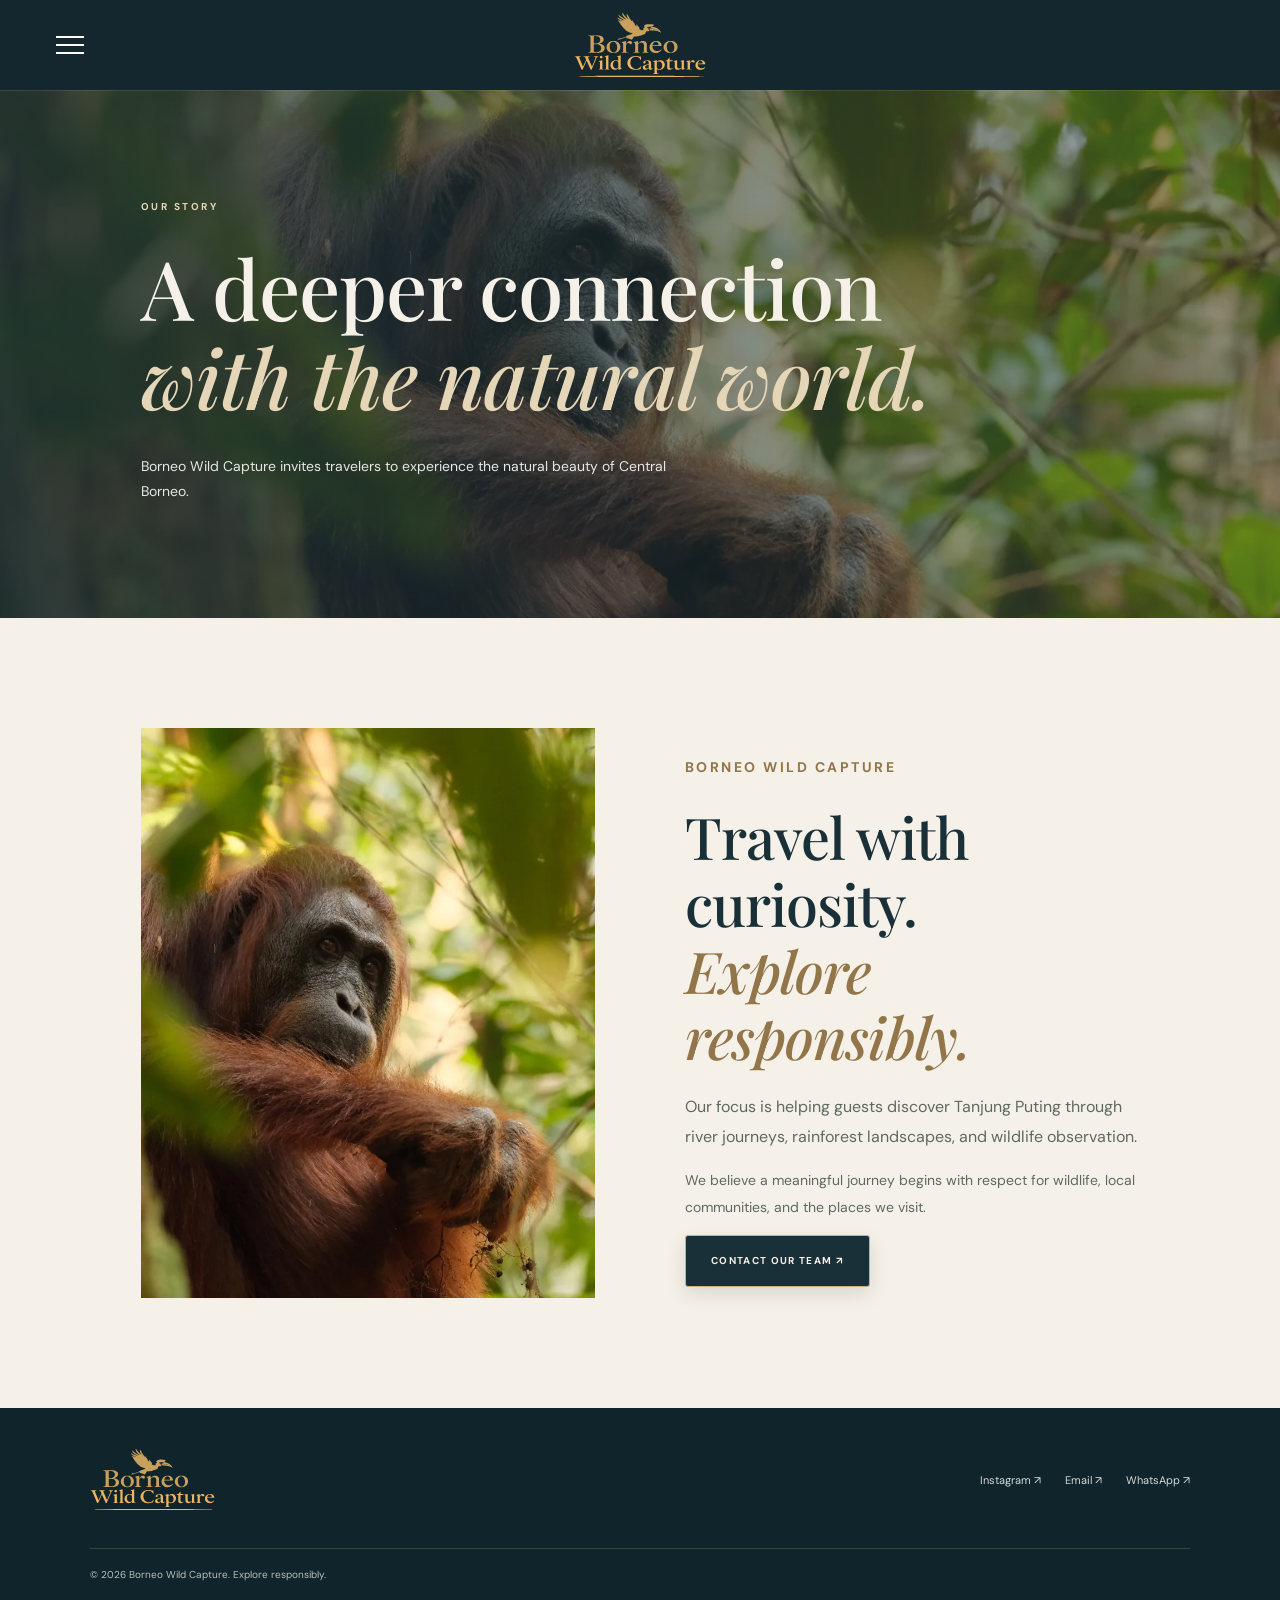
==== commit 04e6538d: "Refresh compact shared header styling" ====
--- a/about.html
+++ b/about.html
@@ -1,6 +1,6 @@
 <!doctype html>
 <html lang="en"><head><meta charset="utf-8"><meta name="viewport" content="width=device-width,initial-scale=1"><meta name="theme-color" content="#10251e"><title>About Us — Borneo Wild Capture</title>
-<link rel="icon" type="image/svg+xml" href="assets/favicon.svg"><link rel="preconnect" href="https://fonts.googleapis.com"><link rel="preconnect" href="https://fonts.gstatic.com" crossorigin><link href="https://fonts.googleapis.com/css2?family=DM+Sans:wght@400;500;600;700&family=Playfair+Display:ital,wght@0,500;0,600;1,500&display=swap" rel="stylesheet"><link rel="stylesheet" href="style.css"><link rel="stylesheet" href="site-theme.css"><link rel="stylesheet" href="assets/interior-header.css">
+<link rel="icon" type="image/svg+xml" href="assets/favicon.svg"><link rel="preconnect" href="https://fonts.googleapis.com"><link rel="preconnect" href="https://fonts.gstatic.com" crossorigin><link href="https://fonts.googleapis.com/css2?family=DM+Sans:wght@400;500;600;700&family=Playfair+Display:ital,wght@0,500;0,600;1,500&display=swap" rel="stylesheet"><link rel="stylesheet" href="style.css"><link rel="stylesheet" href="site-theme.css"><link rel="stylesheet" href="assets/interior-header.css?v=compact-20261121">
 </head><body><header class="bwc-header" role="banner">
   <div class="bwc-header-inner">
     <button class="bwc-menu-toggle" type="button" aria-label="Open navigation menu" aria-expanded="false" aria-controls="bwc-site-menu">
--- a/assets/interior-header.css
+++ b/assets/interior-header.css
@@ -119,3 +119,57 @@
   .bwc-brand{width:174px}
   .bwc-header-inner{padding-inline:16px}
 }
+
+
+/* Compact proportions corrected to match the supplied reference header. */
+.bwc-header{
+  height:90px!important;
+  min-height:90px!important;
+  max-height:90px!important;
+}
+.bwc-header-inner{
+  height:90px!important;
+  min-height:90px!important;
+  max-height:90px!important;
+  padding:0 clamp(22px,4vw,48px)!important;
+}
+.bwc-brand{
+  width:132px!important;
+  max-width:132px!important;
+  max-height:68px!important;
+}
+.bwc-brand-logo{
+  width:132px!important;
+  max-width:132px!important;
+  height:auto!important;
+  max-height:68px!important;
+}
+.bwc-menu-toggle{
+  width:44px!important;
+  height:44px!important;
+}
+@media(max-width:760px){
+  .bwc-header,.bwc-header-inner{
+    height:78px!important;
+    min-height:78px!important;
+    max-height:78px!important;
+  }
+  .bwc-header-inner{padding:0 22px!important}
+  .bwc-brand{
+    width:110px!important;
+    max-width:110px!important;
+    max-height:58px!important;
+  }
+  .bwc-brand-logo{
+    width:110px!important;
+    max-width:110px!important;
+    height:auto!important;
+    max-height:58px!important;
+  }
+}
+@media(max-width:390px){
+  .bwc-brand,.bwc-brand-logo{
+    width:104px!important;
+    max-width:104px!important;
+  }
+}
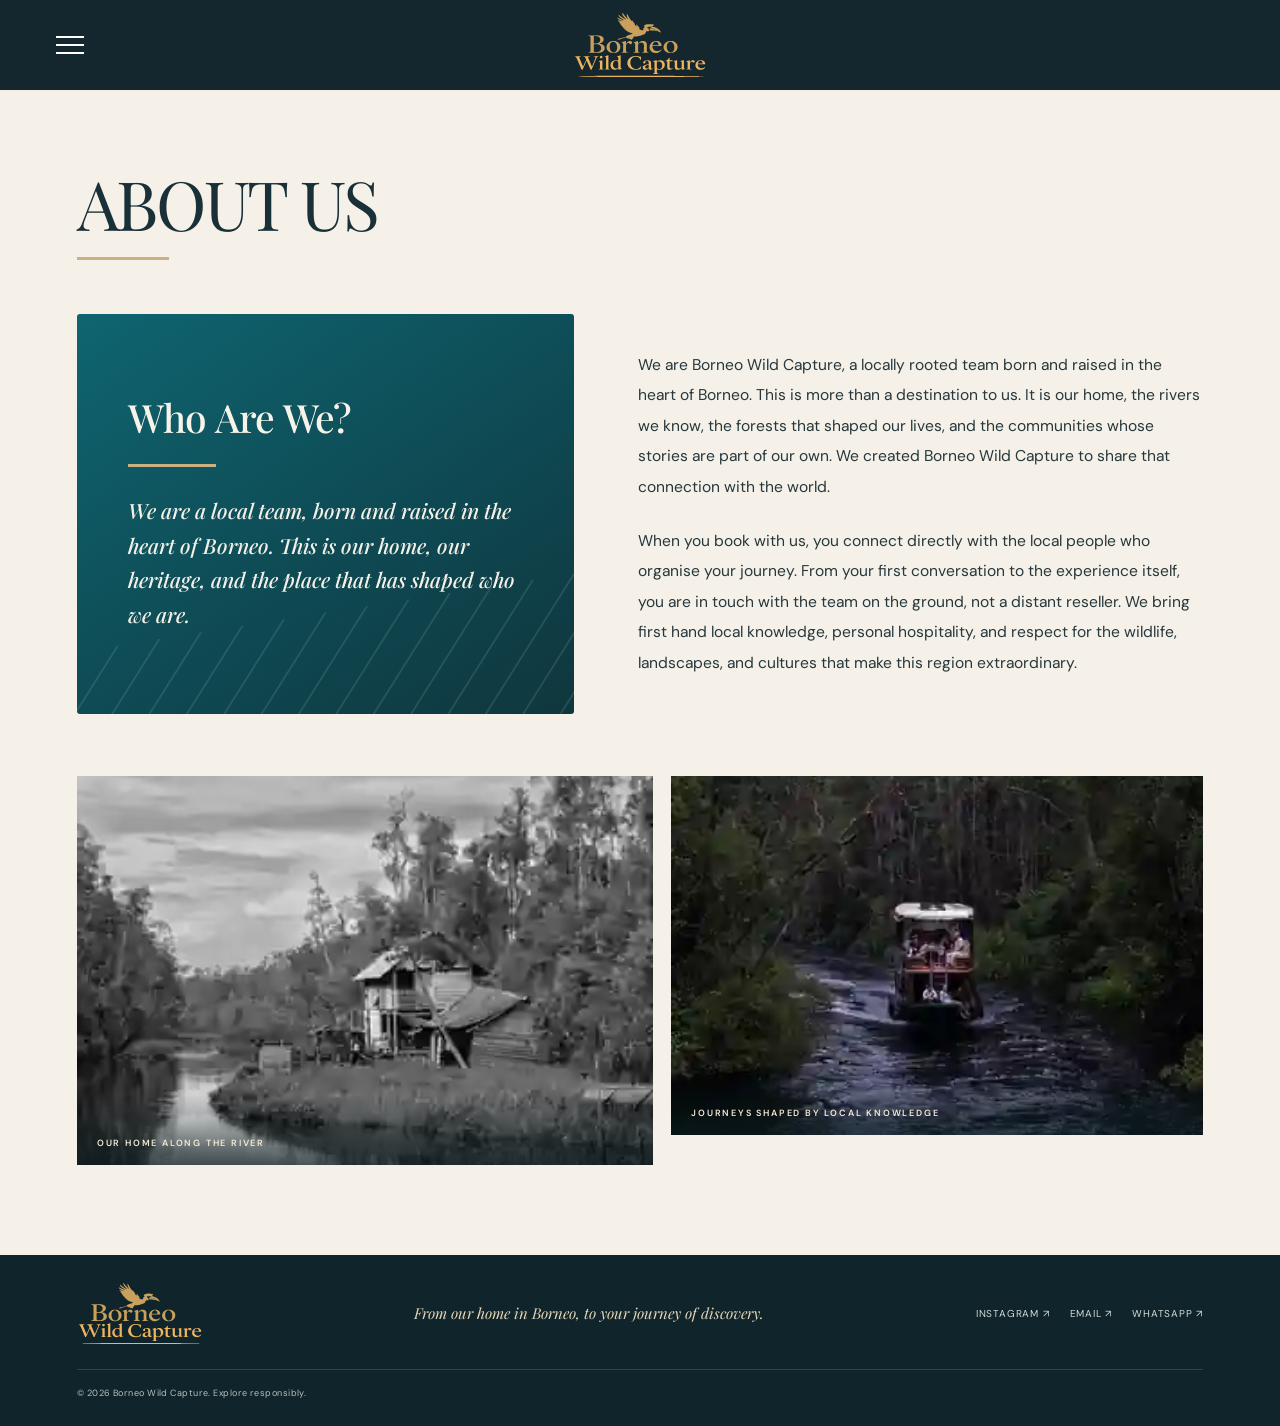
==== commit adfc1166: "Build About Us page with local story and supplied photographs" ====
--- a/about.html
+++ b/about.html
@@ -1,23 +1,123 @@
 <!doctype html>
-<html lang="en"><head><meta charset="utf-8"><meta name="viewport" content="width=device-width,initial-scale=1"><meta name="theme-color" content="#10251e"><title>About Us — Borneo Wild Capture</title>
-<link rel="icon" type="image/svg+xml" href="assets/favicon.svg"><link rel="preconnect" href="https://fonts.googleapis.com"><link rel="preconnect" href="https://fonts.gstatic.com" crossorigin><link href="https://fonts.googleapis.com/css2?family=DM+Sans:wght@400;500;600;700&family=Playfair+Display:ital,wght@0,500;0,600;1,500&display=swap" rel="stylesheet"><link rel="stylesheet" href="style.css"><link rel="stylesheet" href="site-theme.css"><link rel="stylesheet" href="assets/interior-header.css?v=compact-20261121">
-</head><body><header class="bwc-header" role="banner">
+<html lang="en">
+<head>
+  <meta charset="utf-8">
+  <meta name="viewport" content="width=device-width, initial-scale=1">
+  <meta name="theme-color" content="#14272e">
+  <meta name="description" content="Meet Borneo Wild Capture, a locally rooted team born and raised in Borneo. Book directly with the local people who know Tanjung Puting as home.">
+  <title>About Us | Borneo Wild Capture</title>
+  <link rel="icon" type="image/svg+xml" href="assets/favicon.svg">
+  <link rel="preconnect" href="https://fonts.googleapis.com">
+  <link rel="preconnect" href="https://fonts.gstatic.com" crossorigin>
+  <link href="https://fonts.googleapis.com/css2?family=DM+Sans:wght@400;500;600;700&family=Playfair+Display:ital,wght@0,500;0,600;1,500&display=swap" rel="stylesheet">
+  <link rel="stylesheet" href="style.css">
+  <link rel="stylesheet" href="site-theme.css">
+  <link rel="stylesheet" href="assets/interior-header.css?v=compact-20261121">
+  <style>
+    :root{--about-teal:#0d5660;--about-teal-deep:#10363d;--about-gold:#c9b184;--about-ivory:#f5f1e8}
+    body.about-page{margin:0;background:var(--about-ivory);color:#1b2b31}
+    .about-main{background:var(--about-ivory);padding:clamp(48px,6vw,82px) 0 clamp(58px,7vw,92px)}
+    .about-container{width:min(1240px,88%);margin-inline:auto}
+    .about-title{margin:0 0 clamp(35px,4.2vw,58px);color:var(--bwc-slate);font:400 clamp(43px,5.4vw,68px)/1.05 "Playfair Display",Georgia,serif;letter-spacing:-.035em}
+    .about-title:after{content:"";display:block;width:92px;height:3px;margin-top:19px;background:var(--about-gold)}
+    .about-grid{display:grid;grid-template-columns:minmax(280px,.88fr) minmax(0,1fr);gap:clamp(34px,5vw,68px);align-items:stretch}
+    .who-card{position:relative;isolation:isolate;display:flex;flex-direction:column;justify-content:center;min-height:400px;padding:clamp(30px,4vw,54px);overflow:hidden;border-radius:3px;background:linear-gradient(145deg,#0e6570 0%,#0e4b55 54%,#10363d 100%);color:#f7f3e9}
+    .who-card:after{content:"";position:absolute;z-index:-1;left:-22px;right:-18px;bottom:-54px;height:155px;opacity:.16;background:repeating-linear-gradient(125deg,transparent 0 16px,#9ec5bd 17px 18px,transparent 19px 34px);transform:skewY(-9deg)}
+    .who-card h2{margin:0;color:#f7f3e9;font:500 clamp(29px,3.1vw,39px)/1.12 "Playfair Display",Georgia,serif;letter-spacing:-.02em}
+    .about-rule{width:88px;height:3px;margin:24px 0 26px;background:var(--about-gold)}
+    .who-card p{max-width:420px;margin:0;color:#f3f0e8;font:italic 500 clamp(17px,1.8vw,21px)/1.65 "Playfair Display",Georgia,serif}
+    .about-copy{display:flex;flex-direction:column;justify-content:center;padding:4px 0}
+    .about-copy p{margin:0;color:#26383d;font-size:clamp(14px,1.22vw,16px);line-height:1.95}
+    .about-copy p+p{margin-top:24px}
+    .about-photos{display:grid;grid-template-columns:1.04fr .96fr;gap:18px;margin:clamp(42px,5vw,62px) 0 0}
+    .about-photo{position:relative;min-width:0;margin:0;overflow:hidden;background:#243c3c;aspect-ratio:1.48/1}
+    .about-photo img{display:block;width:100%;height:100%;object-fit:cover;transition:transform .55s ease}
+    .about-photo:hover img{transform:scale(1.025)}
+    .about-photo figcaption{position:absolute;inset:auto 0 0;padding:42px 20px 16px;background:linear-gradient(0deg,rgba(10,27,30,.72),transparent);color:#f4ead6;font-size:9px;font-weight:600;letter-spacing:.2em;text-transform:uppercase}
+    .about-footer{padding:27px 0;background:#10242b;color:#d4dcd8}
+    .about-footer-inner{display:flex;align-items:center;justify-content:space-between;gap:24px;flex-wrap:wrap;width:min(1240px,88%);margin-inline:auto}
+    .about-footer .brand-logo{width:126px!important;max-height:63px!important}
+    .about-footer-tagline{margin:0;color:#e5d6b8;font:italic 15px/1.6 "Playfair Display",Georgia,serif}
+    .about-footer-links{display:flex;align-items:center;gap:20px;flex-wrap:wrap;font-size:10px;letter-spacing:.08em;text-transform:uppercase}
+    .about-footer-links a:hover{color:#e5d6b8}
+    .about-footer-copy{width:100%;margin:0;padding-top:17px;border-top:1px solid rgba(229,214,184,.17);color:#b7c1be;font-size:9px;letter-spacing:.05em}
+    @media(max-width:760px){
+      .about-main{padding:38px 0 52px}
+      .about-container{width:88%}
+      .about-title{margin-bottom:31px;font-size:43px}
+      .about-title:after{width:72px;margin-top:13px}
+      .about-grid{grid-template-columns:1fr;gap:29px}
+      .who-card{min-height:0;padding:32px 29px}
+      .who-card h2{font-size:31px}
+      .who-card p{font-size:18px;line-height:1.58}
+      .about-rule{margin:18px 0 17px}
+      .about-copy{padding:0}
+      .about-copy p{font-size:14px;line-height:1.85}
+      .about-copy p+p{margin-top:17px}
+      .about-photos{grid-template-columns:1fr;gap:13px;margin-top:31px}
+      .about-photo{aspect-ratio:1.5/1}
+      .about-footer-inner{align-items:flex-start;flex-direction:column;gap:17px}
+      .about-footer .brand-logo{width:112px!important;max-height:56px!important}
+      .about-footer-tagline{font-size:14px}
+      .about-footer-links{gap:15px}
+    }
+    @media(prefers-reduced-motion:reduce){.about-photo img{transition:none}}
+  </style>
+</head>
+<body class="about-page">
+<header class="bwc-header" role="banner">
   <div class="bwc-header-inner">
     <button class="bwc-menu-toggle" type="button" aria-label="Open navigation menu" aria-expanded="false" aria-controls="bwc-site-menu">
       <span></span><span></span><span></span>
     </button>
     <a class="bwc-brand" href="index.html#home" aria-label="Borneo Wild Capture home">
-      <img class="bwc-brand-logo" src="assets/borneo-wild-capture-logo.svg" alt="Borneo Wild Capture — official hornbill logo" width="190" height="96" loading="eager" decoding="async">
+      <img class="bwc-brand-logo" src="assets/borneo-wild-capture-logo.svg" alt="Borneo Wild Capture official hornbill logo" width="190" height="96" loading="eager" decoding="async">
     </a>
     <nav id="bwc-site-menu" class="bwc-menu" aria-label="Main navigation">
-<a href="index.html">Home</a>
-<a href="how-to-get-here.html">How to Get Here</a>
-<a href="itinerary.html">Itinerary</a>
-<a href="gallery.html">Gallery</a>
-<a href="about.html" class="active" aria-current="page">Our Story</a>
-<a href="contact.html">Contact</a>
-<a class="nav-cta" href="https://wa.me/6285190836669" target="_blank" rel="noopener">Book a Trip ↗</a>
+      <a href="index.html">Home</a>
+      <a href="how-to-get-here.html">How to Get Here</a>
+      <a href="itinerary.html">Itinerary</a>
+      <a href="gallery.html">Gallery</a>
+      <a href="about.html" class="active" aria-current="page">Our Story</a>
+      <a href="contact.html">Contact</a>
+      <a class="nav-book" href="https://wa.me/6285190836669?text=Hello%20Borneo%20Wild%20Capture%2C%20I%27d%20like%20to%20book%20a%20trip." target="_blank" rel="noopener noreferrer">Book a Trip ↗</a>
     </nav>
   </div>
-</header><main><section class="page-hero"><p class="eyebrow">OUR STORY</p><h1>A deeper connection<br><em>with the natural world.</em></h1><p>Borneo Wild Capture invites travelers to experience the natural beauty of Central Borneo.</p></section><section class="section page-content"><div class="journey"><div class="journey-image"></div><div class="journey-copy"><p class="eyebrow dark">BORNEO WILD CAPTURE</p><h2>Travel with curiosity.<br><em>Explore responsibly.</em></h2><p class="lead">Our focus is helping guests discover Tanjung Puting through river journeys, rainforest landscapes, and wildlife observation.</p><p class="muted">We believe a meaningful journey begins with respect for wildlife, local communities, and the places we visit.</p><a class="button button-dark" href="contact.html">Contact Our Team ↗</a></div></div></section></main><footer class="footer"><a class="brand footer-brand" href="index.html" aria-label="Borneo Wild Capture home"><img class="brand-logo" src="assets/borneo-wild-capture-logo.svg" alt="Borneo Wild Capture — official hornbill logo" width="160" height="81" loading="eager" decoding="async"></a><div class="footer-links"><a href="https://www.instagram.com/borneowildcapture/" target="_blank" rel="noopener">Instagram ↗</a><a href="mailto:orangutantrip6@gmail.com">Email ↗</a><a href="https://wa.me/6285190836669">WhatsApp ↗</a></div><p>© 2026 Borneo Wild Capture. Explore responsibly.</p></footer><script src="script.js"></script><script src="assets/interior-header.js"></script>
-</body></html>+</header>
+<main class="about-main">
+  <div class="about-container">
+    <h1 class="about-title">ABOUT US</h1>
+    <section class="about-grid" aria-label="About Borneo Wild Capture">
+      <aside class="who-card">
+        <h2>Who Are We?</h2>
+        <div class="about-rule" aria-hidden="true"></div>
+        <p>We are a local team, born and raised in the heart of Borneo. This is our home, our heritage, and the place that has shaped who we are.</p>
+      </aside>
+      <div class="about-copy">
+        <p>We are Borneo Wild Capture, a locally rooted team born and raised in the heart of Borneo. This is more than a destination to us. It is our home, the rivers we know, the forests that shaped our lives, and the communities whose stories are part of our own. We created Borneo Wild Capture to share that connection with the world.</p>
+        <p>When you book with us, you connect directly with the local people who organise your journey. From your first conversation to the experience itself, you are in touch with the team on the ground, not a distant reseller. We bring first hand local knowledge, personal hospitality, and respect for the wildlife, landscapes, and cultures that make this region extraordinary.</p>
+      </div>
+    </section>
+    <section class="about-photos" aria-label="Life and journeys in Borneo">
+      <figure class="about-photo">
+        <img src="assets/about-village.webp" alt="A traditional riverside home surrounded by rainforest in Borneo" width="320" height="260" loading="lazy" decoding="async">
+        <figcaption>Our home along the river</figcaption>
+      </figure>
+      <figure class="about-photo">
+        <img src="assets/about-klotok.webp" alt="A klotok carrying guests through a quiet rainforest river" width="380" height="262" loading="lazy" decoding="async">
+        <figcaption>Journeys shaped by local knowledge</figcaption>
+      </figure>
+    </section>
+  </div>
+</main>
+<footer class="about-footer">
+  <div class="about-footer-inner">
+    <a class="brand" href="index.html" aria-label="Borneo Wild Capture home"><img class="brand-logo" src="assets/borneo-wild-capture-logo.svg" alt="Borneo Wild Capture" width="160" height="81" loading="lazy" decoding="async"></a>
+    <p class="about-footer-tagline">From our home in Borneo, to your journey of discovery.</p>
+    <div class="about-footer-links"><a href="https://www.instagram.com/borneowildcapture/" target="_blank" rel="noopener noreferrer">Instagram ↗</a><a href="mailto:orangutantrip6@gmail.com">Email ↗</a><a href="https://wa.me/6285190836669" target="_blank" rel="noopener noreferrer">WhatsApp ↗</a></div>
+    <p class="about-footer-copy">© 2026 Borneo Wild Capture. Explore responsibly.</p>
+  </div>
+</footer>
+<script src="assets/interior-header.js" defer></script>
+</body>
+</html>
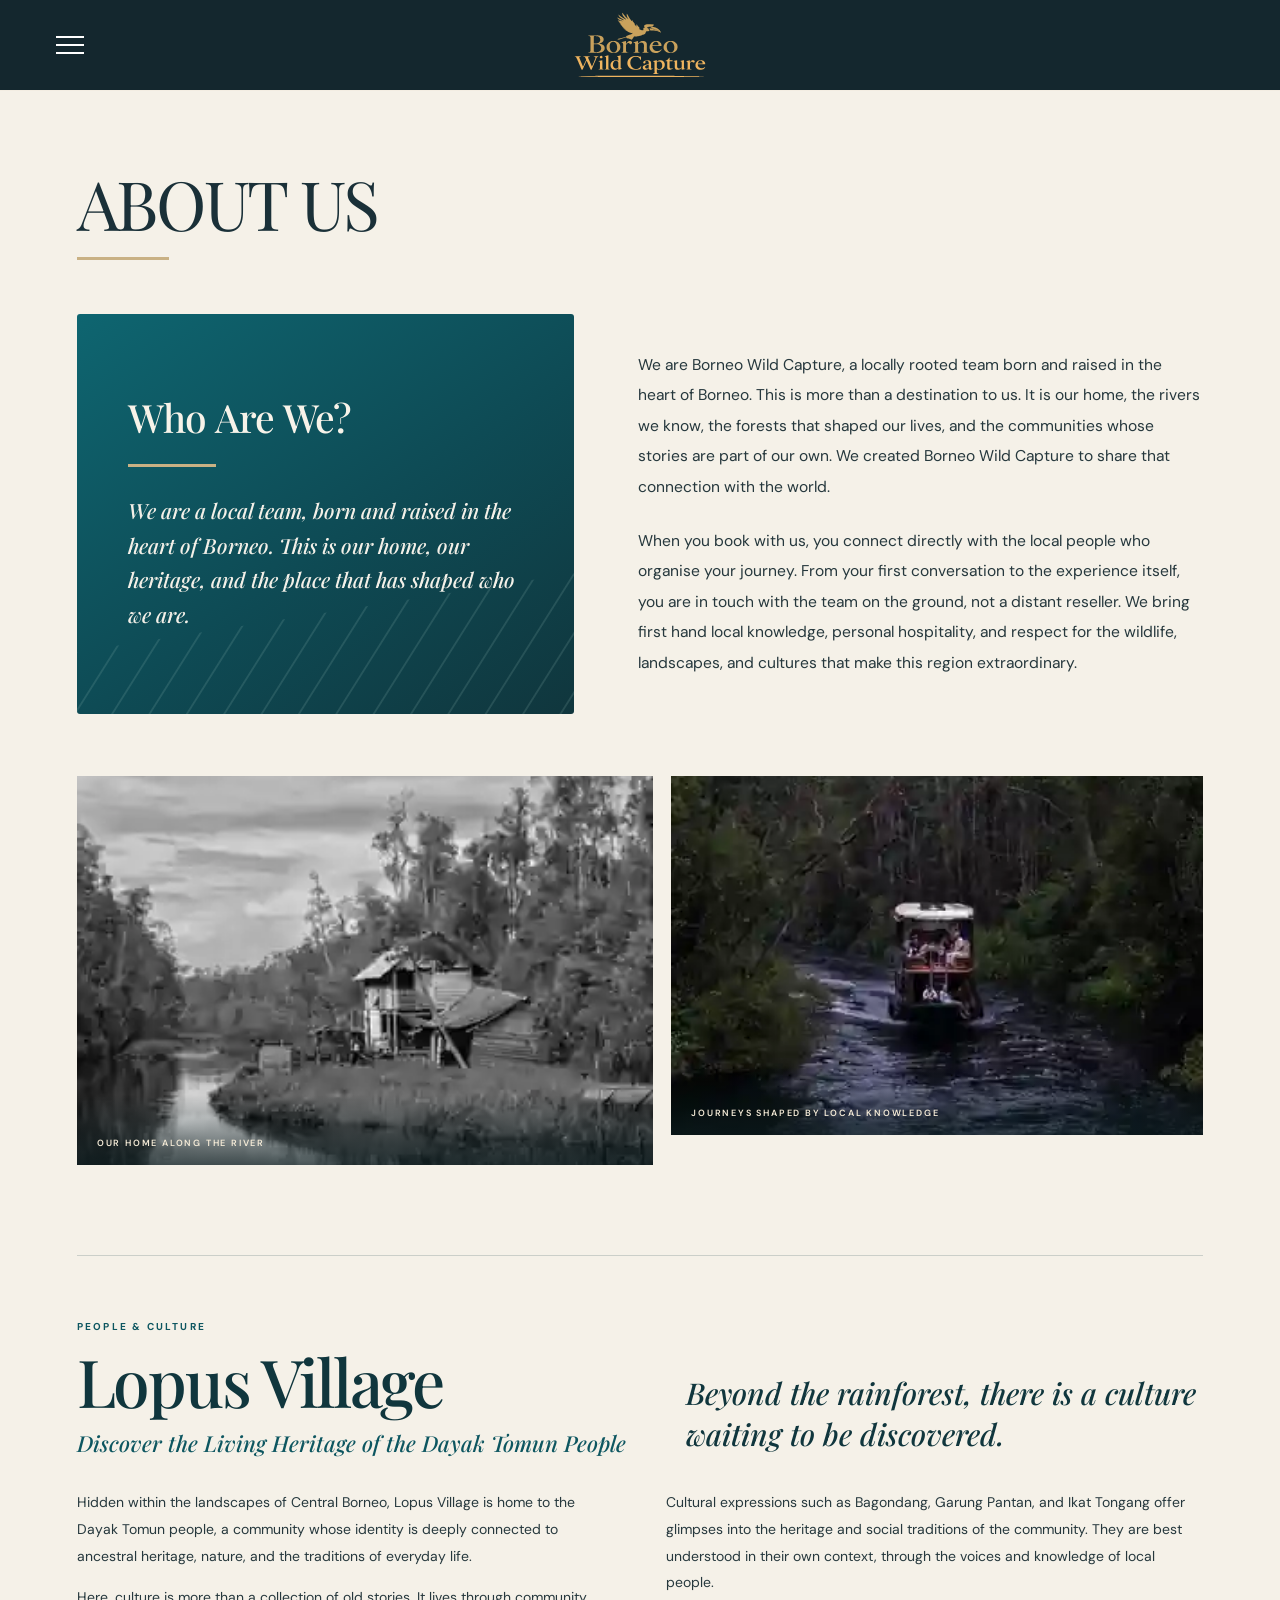
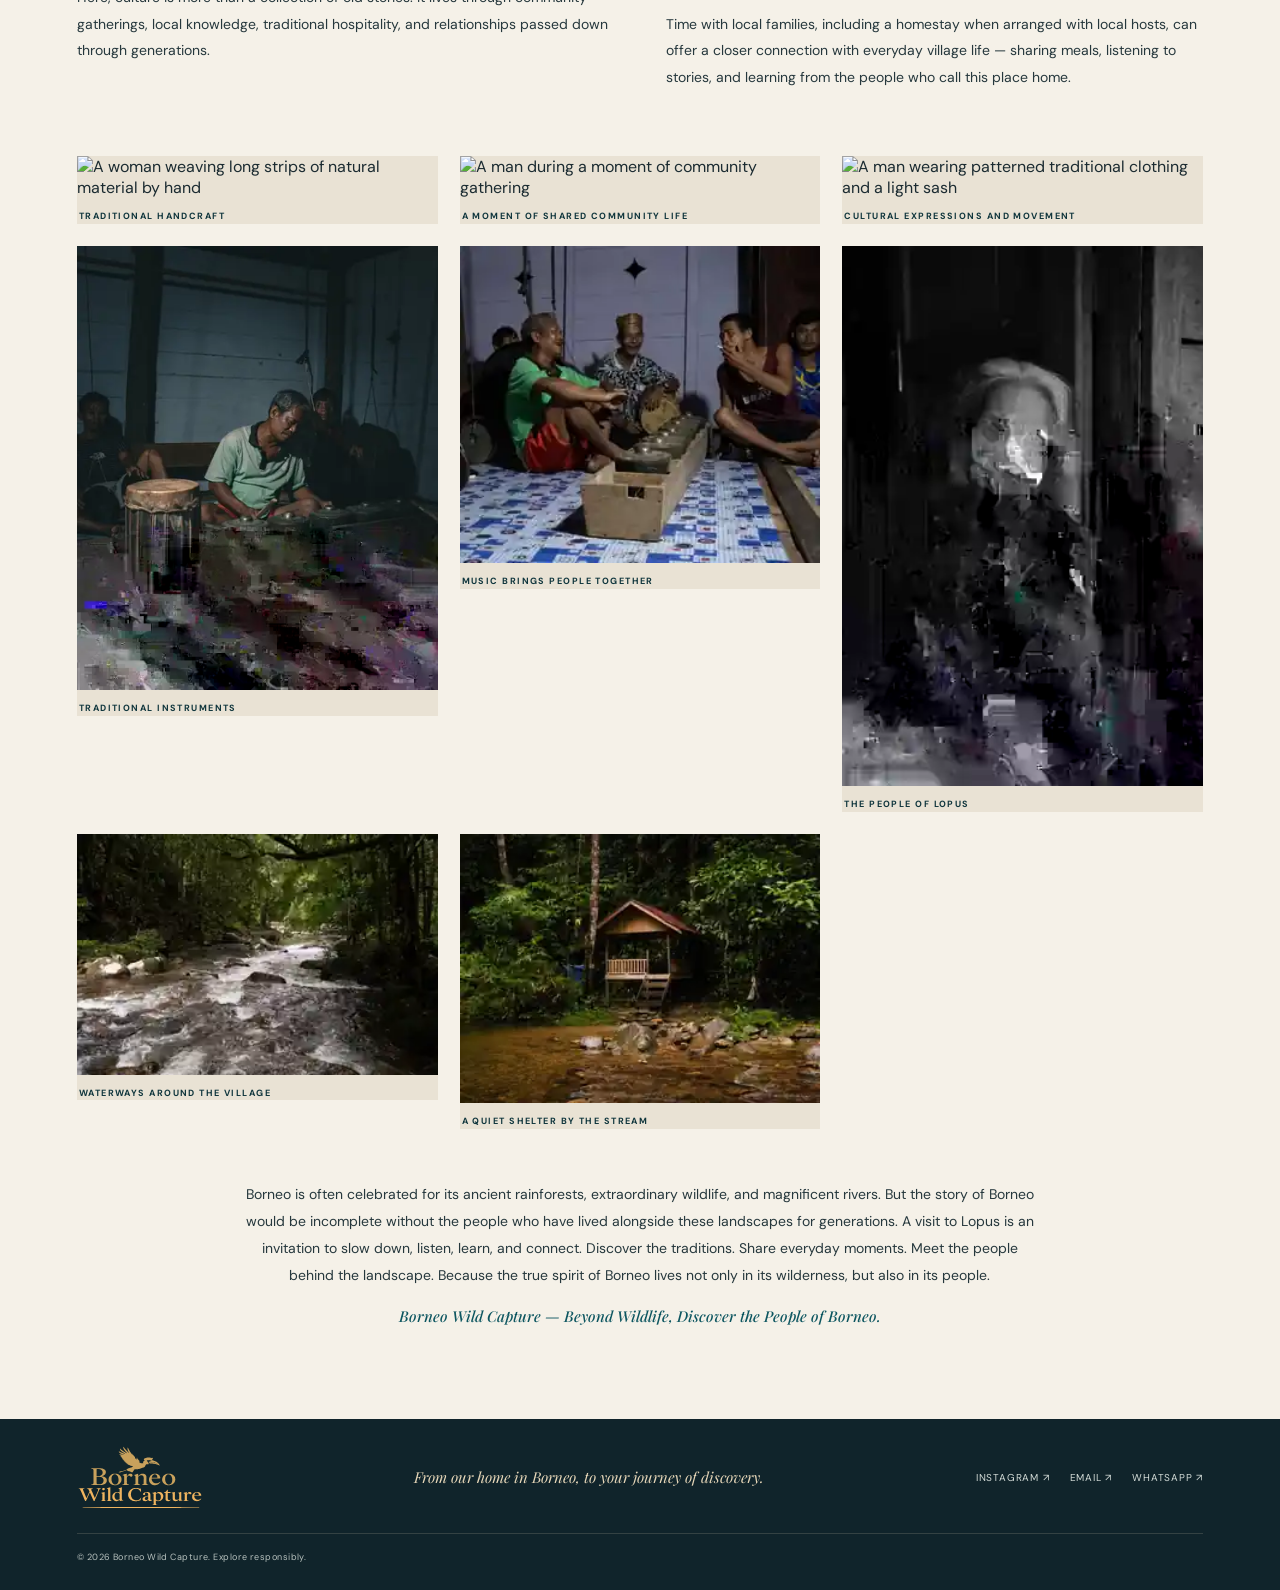
==== commit 44ea950c: "Add Lopus People & Culture section and photo gallery" ====
--- a/about.html
+++ b/about.html
@@ -62,6 +62,34 @@
       .about-footer-links{gap:15px}
     }
     @media(prefers-reduced-motion:reduce){.about-photo img{transition:none}}
+  
+    /* People & Culture — Lopus Village */
+    .culture-section{margin-top:clamp(58px,7vw,92px);padding-top:clamp(42px,5vw,68px);border-top:1px solid rgba(16,54,61,.18)}
+    .culture-eyebrow{margin:0 0 14px;color:var(--about-teal);font-size:10px;font-weight:700;letter-spacing:.22em;text-transform:uppercase}
+    .culture-heading{display:grid;grid-template-columns:1.05fr .95fr;gap:38px;align-items:end}
+    .culture-heading h2{margin:0;color:var(--about-teal-deep);font:500 clamp(42px,5.3vw,66px)/1.04 "Playfair Display",Georgia,serif;letter-spacing:-.035em}
+    .culture-subtitle{margin:12px 0 0;color:var(--about-teal);font:italic 500 clamp(17px,1.9vw,22px)/1.45 "Playfair Display",Georgia,serif}
+    .culture-deck{margin:0 0 4px;color:var(--about-teal-deep);font:italic 500 clamp(22px,2.8vw,30px)/1.38 "Playfair Display",Georgia,serif}
+    .culture-copy{display:grid;grid-template-columns:1fr 1fr;gap:clamp(24px,4vw,52px);margin-top:30px}
+    .culture-copy p{margin:0 0 15px;color:#26383d;font-size:14px;line-height:1.9}
+    .culture-gallery{display:grid;grid-template-columns:repeat(3,minmax(0,1fr));align-items:start;gap:clamp(14px,2vw,22px);margin-top:clamp(34px,4vw,50px)}
+    .culture-photo{min-width:0;margin:0;background:#e9e2d4}
+    .culture-photo img{display:block;width:100%;height:auto}
+    .culture-photo figcaption{margin:0;padding:12px 2px 0;color:var(--about-teal-deep);font-size:9px;font-weight:700;letter-spacing:.16em;line-height:1.55;text-transform:uppercase}
+    .culture-close{max-width:800px;margin:clamp(34px,4vw,52px) auto 14px;color:#26383d;text-align:center;font-size:14px;line-height:1.95}
+    .culture-signature{margin:0;color:var(--about-teal);text-align:center;font:italic 500 15px/1.7 "Playfair Display",Georgia,serif}
+    @media(max-width:760px){
+      .culture-section{margin-top:50px;padding-top:38px}
+      .culture-heading,.culture-copy{grid-template-columns:1fr;gap:16px}
+      .culture-heading h2{font-size:42px}
+      .culture-deck{font-size:23px}
+      .culture-copy{margin-top:23px}
+      .culture-gallery{grid-template-columns:repeat(2,minmax(0,1fr));gap:15px 12px;margin-top:29px}
+      .culture-photo figcaption{padding-top:9px;font-size:8px;letter-spacing:.12em}
+      .culture-close{margin-top:30px;text-align:left;font-size:13px}
+      .culture-signature{text-align:left;font-size:14px}
+    }
+
   </style>
 </head>
 <body class="about-page">
@@ -108,6 +136,63 @@
         <figcaption>Journeys shaped by local knowledge</figcaption>
       </figure>
     </section>
+
+    <section class="culture-section" id="people-and-culture" aria-labelledby="culture-title">
+      <p class="culture-eyebrow">People &amp; Culture</p>
+      <div class="culture-heading">
+        <div>
+          <h2 id="culture-title">Lopus Village</h2>
+          <p class="culture-subtitle">Discover the Living Heritage of the Dayak Tomun People</p>
+        </div>
+        <p class="culture-deck">Beyond the rainforest, there is a culture waiting to be discovered.</p>
+      </div>
+      <div class="culture-copy">
+        <div>
+          <p>Hidden within the landscapes of Central Borneo, Lopus Village is home to the Dayak Tomun people, a community whose identity is deeply connected to ancestral heritage, nature, and the traditions of everyday life.</p>
+          <p>Here, culture is more than a collection of old stories. It lives through community gatherings, local knowledge, traditional hospitality, and relationships passed down through generations.</p>
+        </div>
+        <div>
+          <p>Cultural expressions such as Bagondang, Garung Pantan, and Ikat Tongang offer glimpses into the heritage and social traditions of the community. They are best understood in their own context, through the voices and knowledge of local people.</p>
+          <p>Time with local families, including a homestay when arranged with local hosts, can offer a closer connection with everyday village life — sharing meals, listening to stories, and learning from the people who call this place home.</p>
+        </div>
+      </div>
+      <div class="culture-gallery" aria-label="Scenes of life and culture in Lopus Village">
+        <figure class="culture-photo">
+          <img src="assets/people-culture-weaving.webp" alt="A woman weaving long strips of natural material by hand" loading="lazy" decoding="async">
+          <figcaption>Traditional handcraft</figcaption>
+        </figure>
+        <figure class="culture-photo">
+          <img src="assets/people-culture-gathering-01.webp" alt="A man during a moment of community gathering" loading="lazy" decoding="async">
+          <figcaption>A moment of shared community life</figcaption>
+        </figure>
+        <figure class="culture-photo">
+          <img src="assets/people-culture-movement.webp" alt="A man wearing patterned traditional clothing and a light sash" loading="lazy" decoding="async">
+          <figcaption>Cultural expressions and movement</figcaption>
+        </figure>
+        <figure class="culture-photo">
+          <img src="assets/people-culture-instruments.webp" alt="A seated man beside a traditional percussion instrument" loading="lazy" decoding="async">
+          <figcaption>Traditional instruments</figcaption>
+        </figure>
+        <figure class="culture-photo">
+          <img src="assets/people-culture-music-gathering.webp" alt="Community members gathered around a traditional musical instrument" loading="lazy" decoding="async">
+          <figcaption>Music brings people together</figcaption>
+        </figure>
+        <figure class="culture-photo">
+          <img src="assets/people-culture-elder-portrait.webp" alt="An elder seated at the doorway of a wooden home" loading="lazy" decoding="async">
+          <figcaption>The people of Lopus</figcaption>
+        </figure>
+        <figure class="culture-photo">
+          <img src="assets/people-culture-forest-stream.webp" alt="A stream winding through lush forest" loading="lazy" decoding="async">
+          <figcaption>Waterways around the village</figcaption>
+        </figure>
+        <figure class="culture-photo">
+          <img src="assets/people-culture-riverside-shelter.webp" alt="A small wooden shelter beside a clear forest stream" loading="lazy" decoding="async">
+          <figcaption>A quiet shelter by the stream</figcaption>
+        </figure>
+      </div>
+      <p class="culture-close">Borneo is often celebrated for its ancient rainforests, extraordinary wildlife, and magnificent rivers. But the story of Borneo would be incomplete without the people who have lived alongside these landscapes for generations. A visit to Lopus is an invitation to slow down, listen, learn, and connect. Discover the traditions. Share everyday moments. Meet the people behind the landscape. Because the true spirit of Borneo lives not only in its wilderness, but also in its people.</p>
+      <p class="culture-signature">Borneo Wild Capture — Beyond Wildlife, Discover the People of Borneo.</p>
+    </section>
   </div>
 </main>
 <footer class="about-footer">
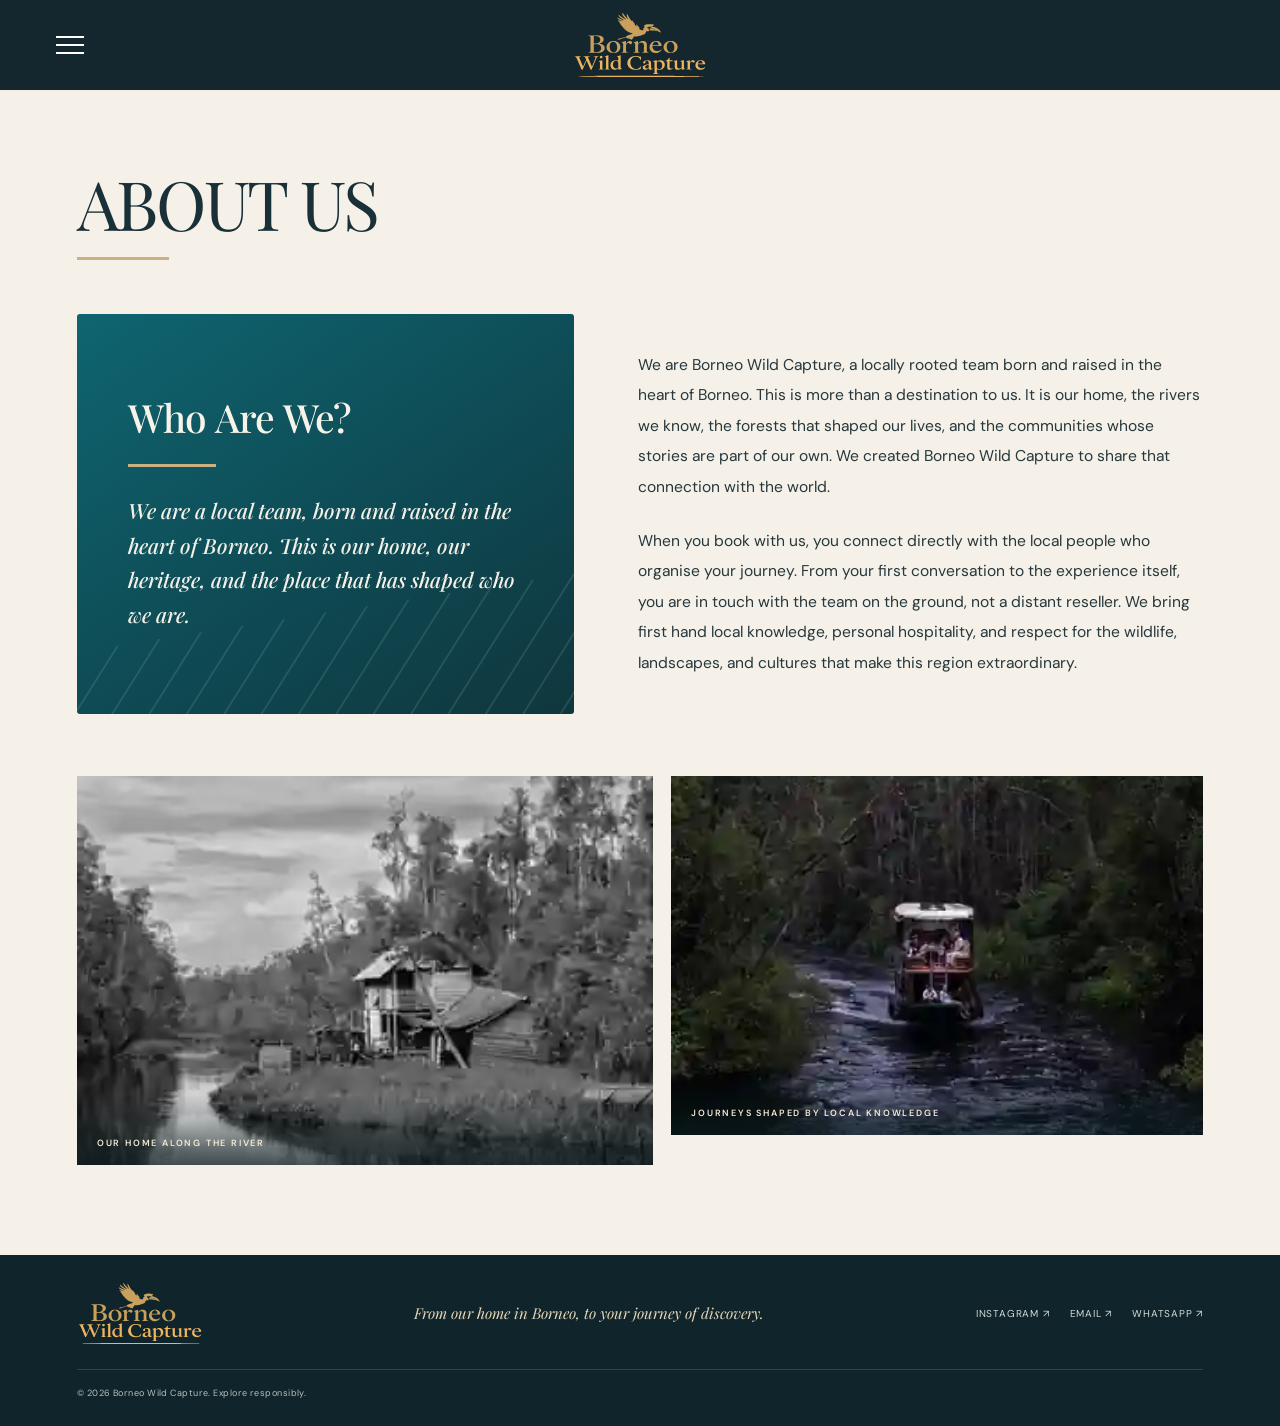
==== commit 4f4216a0: "Remove embedded People & Culture section from About Us" ====
--- a/about.html
+++ b/about.html
@@ -63,33 +63,6 @@
     }
     @media(prefers-reduced-motion:reduce){.about-photo img{transition:none}}
   
-    /* People & Culture — Lopus Village */
-    .culture-section{margin-top:clamp(58px,7vw,92px);padding-top:clamp(42px,5vw,68px);border-top:1px solid rgba(16,54,61,.18)}
-    .culture-eyebrow{margin:0 0 14px;color:var(--about-teal);font-size:10px;font-weight:700;letter-spacing:.22em;text-transform:uppercase}
-    .culture-heading{display:grid;grid-template-columns:1.05fr .95fr;gap:38px;align-items:end}
-    .culture-heading h2{margin:0;color:var(--about-teal-deep);font:500 clamp(42px,5.3vw,66px)/1.04 "Playfair Display",Georgia,serif;letter-spacing:-.035em}
-    .culture-subtitle{margin:12px 0 0;color:var(--about-teal);font:italic 500 clamp(17px,1.9vw,22px)/1.45 "Playfair Display",Georgia,serif}
-    .culture-deck{margin:0 0 4px;color:var(--about-teal-deep);font:italic 500 clamp(22px,2.8vw,30px)/1.38 "Playfair Display",Georgia,serif}
-    .culture-copy{display:grid;grid-template-columns:1fr 1fr;gap:clamp(24px,4vw,52px);margin-top:30px}
-    .culture-copy p{margin:0 0 15px;color:#26383d;font-size:14px;line-height:1.9}
-    .culture-gallery{display:grid;grid-template-columns:repeat(3,minmax(0,1fr));align-items:start;gap:clamp(14px,2vw,22px);margin-top:clamp(34px,4vw,50px)}
-    .culture-photo{min-width:0;margin:0;background:#e9e2d4}
-    .culture-photo img{display:block;width:100%;height:auto}
-    .culture-photo figcaption{margin:0;padding:12px 2px 0;color:var(--about-teal-deep);font-size:9px;font-weight:700;letter-spacing:.16em;line-height:1.55;text-transform:uppercase}
-    .culture-close{max-width:800px;margin:clamp(34px,4vw,52px) auto 14px;color:#26383d;text-align:center;font-size:14px;line-height:1.95}
-    .culture-signature{margin:0;color:var(--about-teal);text-align:center;font:italic 500 15px/1.7 "Playfair Display",Georgia,serif}
-    @media(max-width:760px){
-      .culture-section{margin-top:50px;padding-top:38px}
-      .culture-heading,.culture-copy{grid-template-columns:1fr;gap:16px}
-      .culture-heading h2{font-size:42px}
-      .culture-deck{font-size:23px}
-      .culture-copy{margin-top:23px}
-      .culture-gallery{grid-template-columns:repeat(2,minmax(0,1fr));gap:15px 12px;margin-top:29px}
-      .culture-photo figcaption{padding-top:9px;font-size:8px;letter-spacing:.12em}
-      .culture-close{margin-top:30px;text-align:left;font-size:13px}
-      .culture-signature{text-align:left;font-size:14px}
-    }
-
   </style>
 </head>
 <body class="about-page">
@@ -137,62 +110,6 @@
       </figure>
     </section>
 
-    <section class="culture-section" id="people-and-culture" aria-labelledby="culture-title">
-      <p class="culture-eyebrow">People &amp; Culture</p>
-      <div class="culture-heading">
-        <div>
-          <h2 id="culture-title">Lopus Village</h2>
-          <p class="culture-subtitle">Discover the Living Heritage of the Dayak Tomun People</p>
-        </div>
-        <p class="culture-deck">Beyond the rainforest, there is a culture waiting to be discovered.</p>
-      </div>
-      <div class="culture-copy">
-        <div>
-          <p>Hidden within the landscapes of Central Borneo, Lopus Village is home to the Dayak Tomun people, a community whose identity is deeply connected to ancestral heritage, nature, and the traditions of everyday life.</p>
-          <p>Here, culture is more than a collection of old stories. It lives through community gatherings, local knowledge, traditional hospitality, and relationships passed down through generations.</p>
-        </div>
-        <div>
-          <p>Cultural expressions such as Bagondang, Garung Pantan, and Ikat Tongang offer glimpses into the heritage and social traditions of the community. They are best understood in their own context, through the voices and knowledge of local people.</p>
-          <p>Time with local families, including a homestay when arranged with local hosts, can offer a closer connection with everyday village life — sharing meals, listening to stories, and learning from the people who call this place home.</p>
-        </div>
-      </div>
-      <div class="culture-gallery" aria-label="Scenes of life and culture in Lopus Village">
-        <figure class="culture-photo">
-          <img src="assets/people-culture-weaving.webp" alt="A woman weaving long strips of natural material by hand" loading="lazy" decoding="async">
-          <figcaption>Traditional handcraft</figcaption>
-        </figure>
-        <figure class="culture-photo">
-          <img src="assets/people-culture-gathering-01.webp" alt="A man during a moment of community gathering" loading="lazy" decoding="async">
-          <figcaption>A moment of shared community life</figcaption>
-        </figure>
-        <figure class="culture-photo">
-          <img src="assets/people-culture-movement.webp" alt="A man wearing patterned traditional clothing and a light sash" loading="lazy" decoding="async">
-          <figcaption>Cultural expressions and movement</figcaption>
-        </figure>
-        <figure class="culture-photo">
-          <img src="assets/people-culture-instruments.webp" alt="A seated man beside a traditional percussion instrument" loading="lazy" decoding="async">
-          <figcaption>Traditional instruments</figcaption>
-        </figure>
-        <figure class="culture-photo">
-          <img src="assets/people-culture-music-gathering.webp" alt="Community members gathered around a traditional musical instrument" loading="lazy" decoding="async">
-          <figcaption>Music brings people together</figcaption>
-        </figure>
-        <figure class="culture-photo">
-          <img src="assets/people-culture-elder-portrait.webp" alt="An elder seated at the doorway of a wooden home" loading="lazy" decoding="async">
-          <figcaption>The people of Lopus</figcaption>
-        </figure>
-        <figure class="culture-photo">
-          <img src="assets/people-culture-forest-stream.webp" alt="A stream winding through lush forest" loading="lazy" decoding="async">
-          <figcaption>Waterways around the village</figcaption>
-        </figure>
-        <figure class="culture-photo">
-          <img src="assets/people-culture-riverside-shelter.webp" alt="A small wooden shelter beside a clear forest stream" loading="lazy" decoding="async">
-          <figcaption>A quiet shelter by the stream</figcaption>
-        </figure>
-      </div>
-      <p class="culture-close">Borneo is often celebrated for its ancient rainforests, extraordinary wildlife, and magnificent rivers. But the story of Borneo would be incomplete without the people who have lived alongside these landscapes for generations. A visit to Lopus is an invitation to slow down, listen, learn, and connect. Discover the traditions. Share everyday moments. Meet the people behind the landscape. Because the true spirit of Borneo lives not only in its wilderness, but also in its people.</p>
-      <p class="culture-signature">Borneo Wild Capture — Beyond Wildlife, Discover the People of Borneo.</p>
-    </section>
   </div>
 </main>
 <footer class="about-footer">
